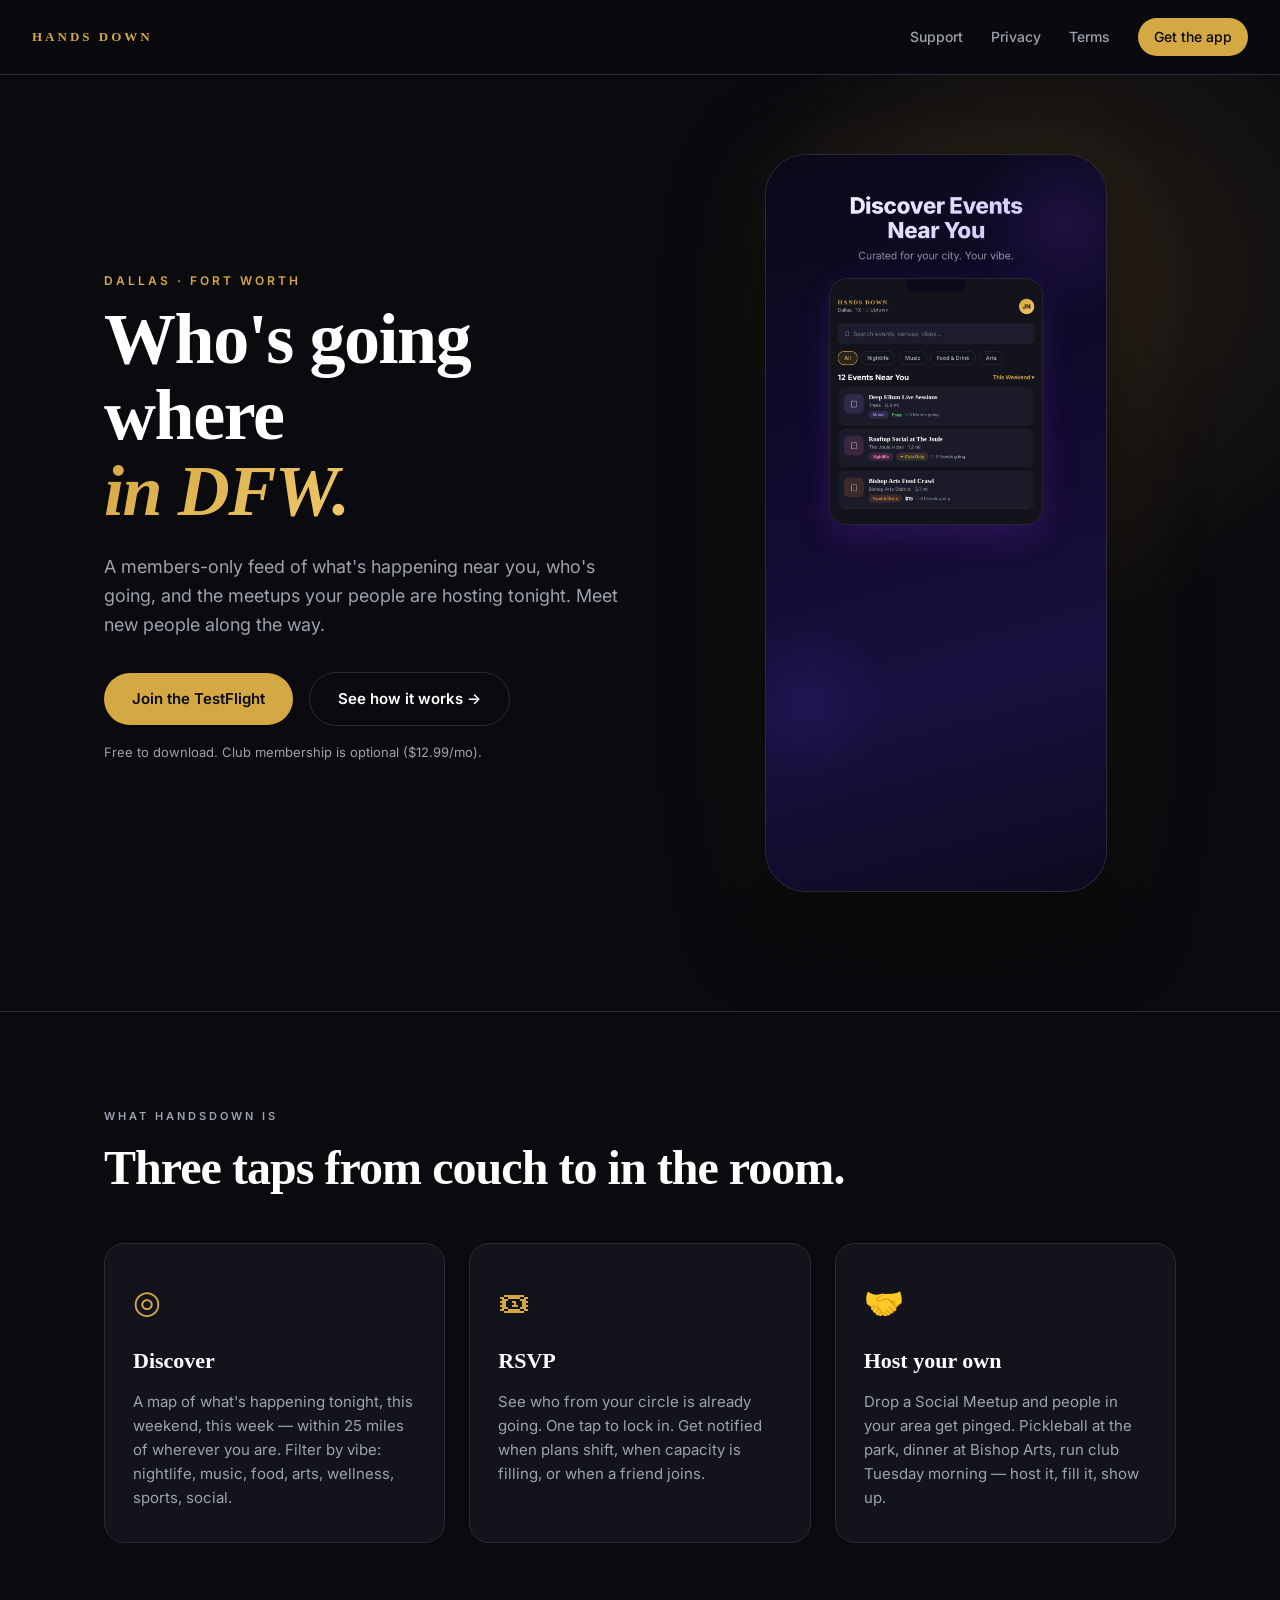
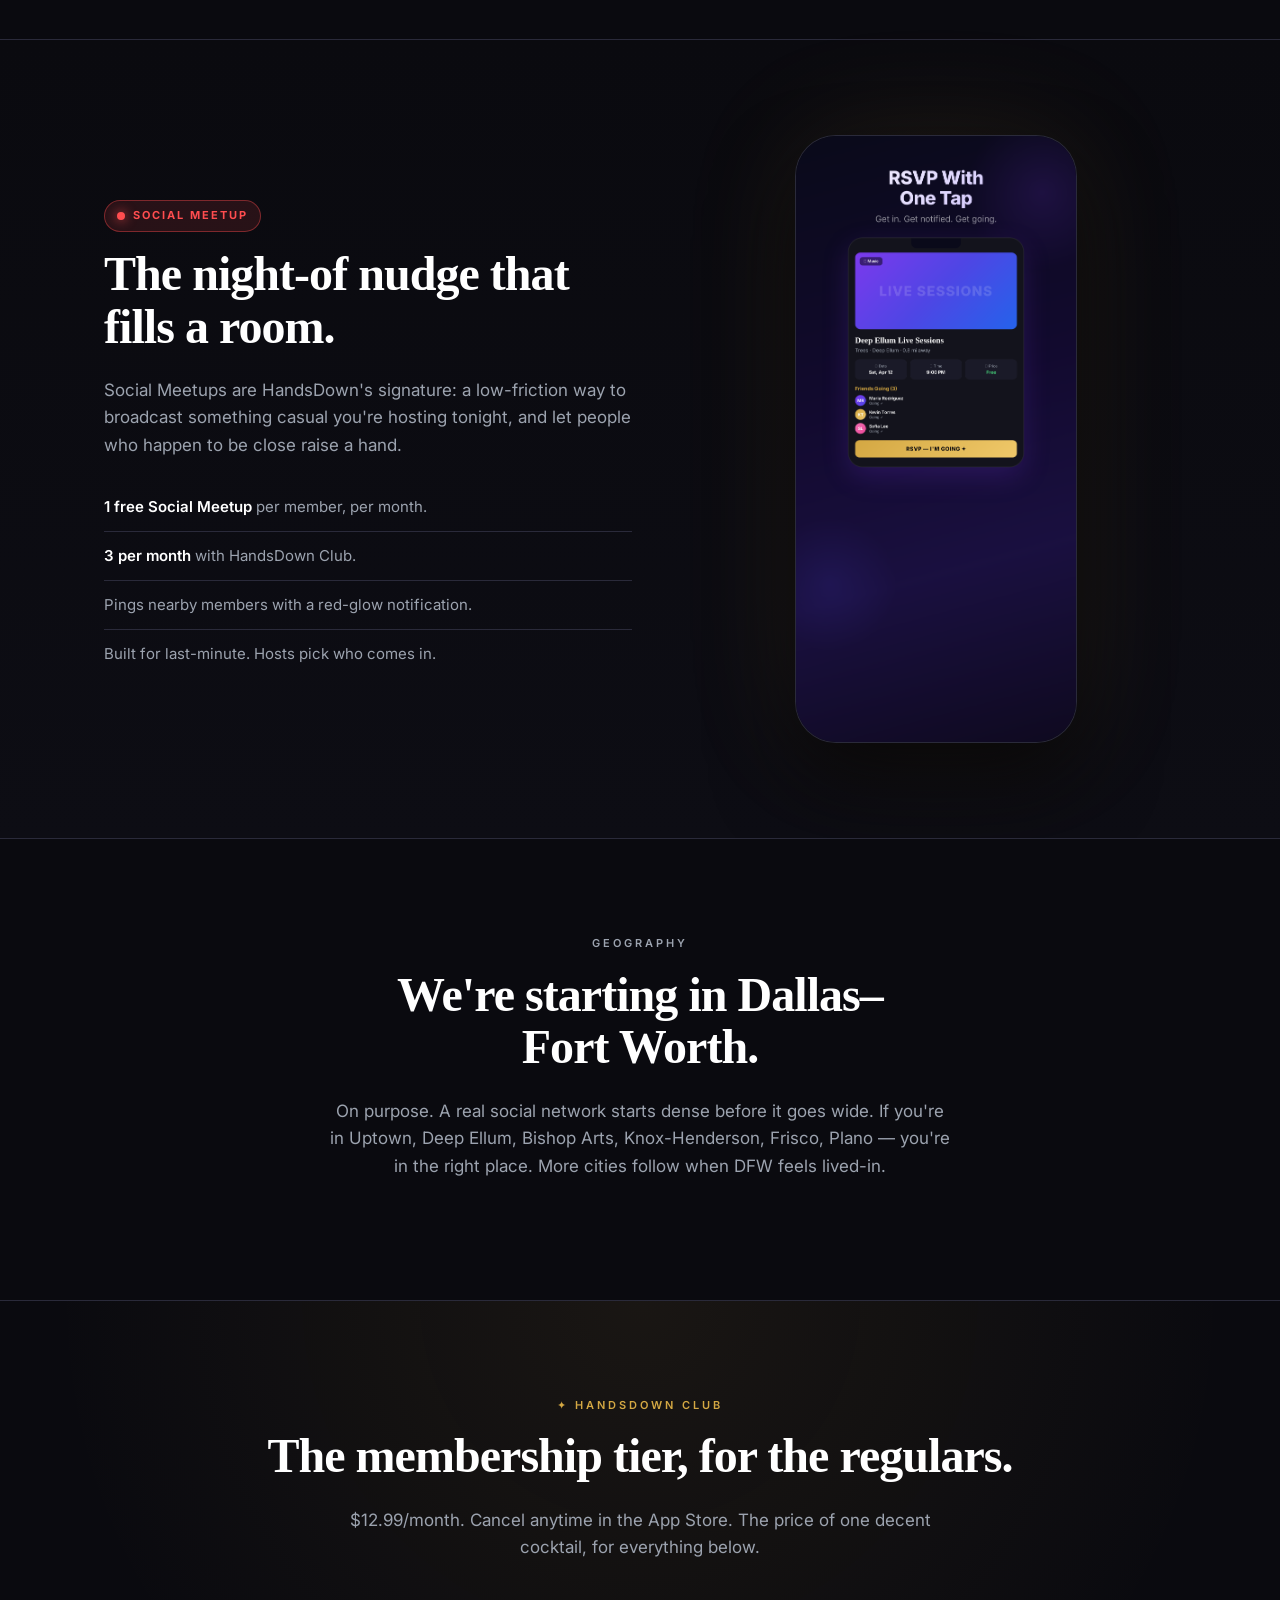
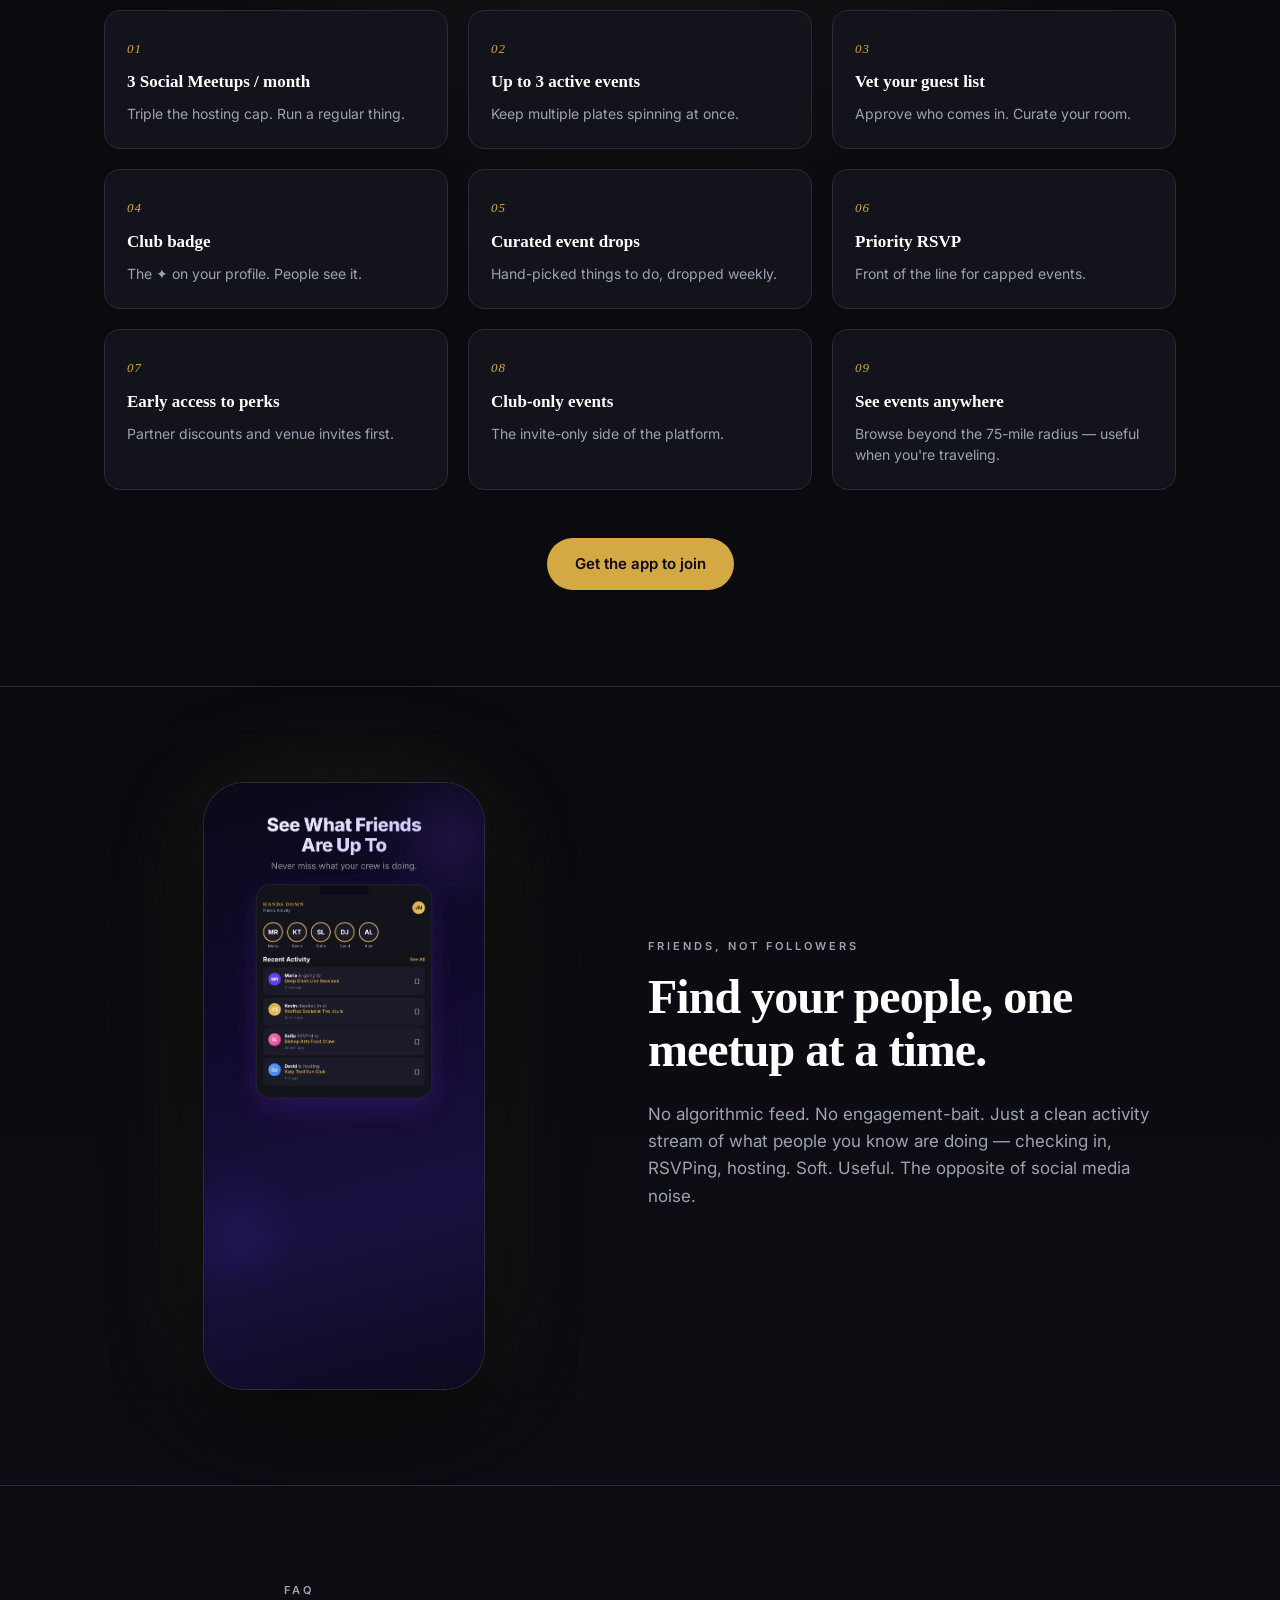
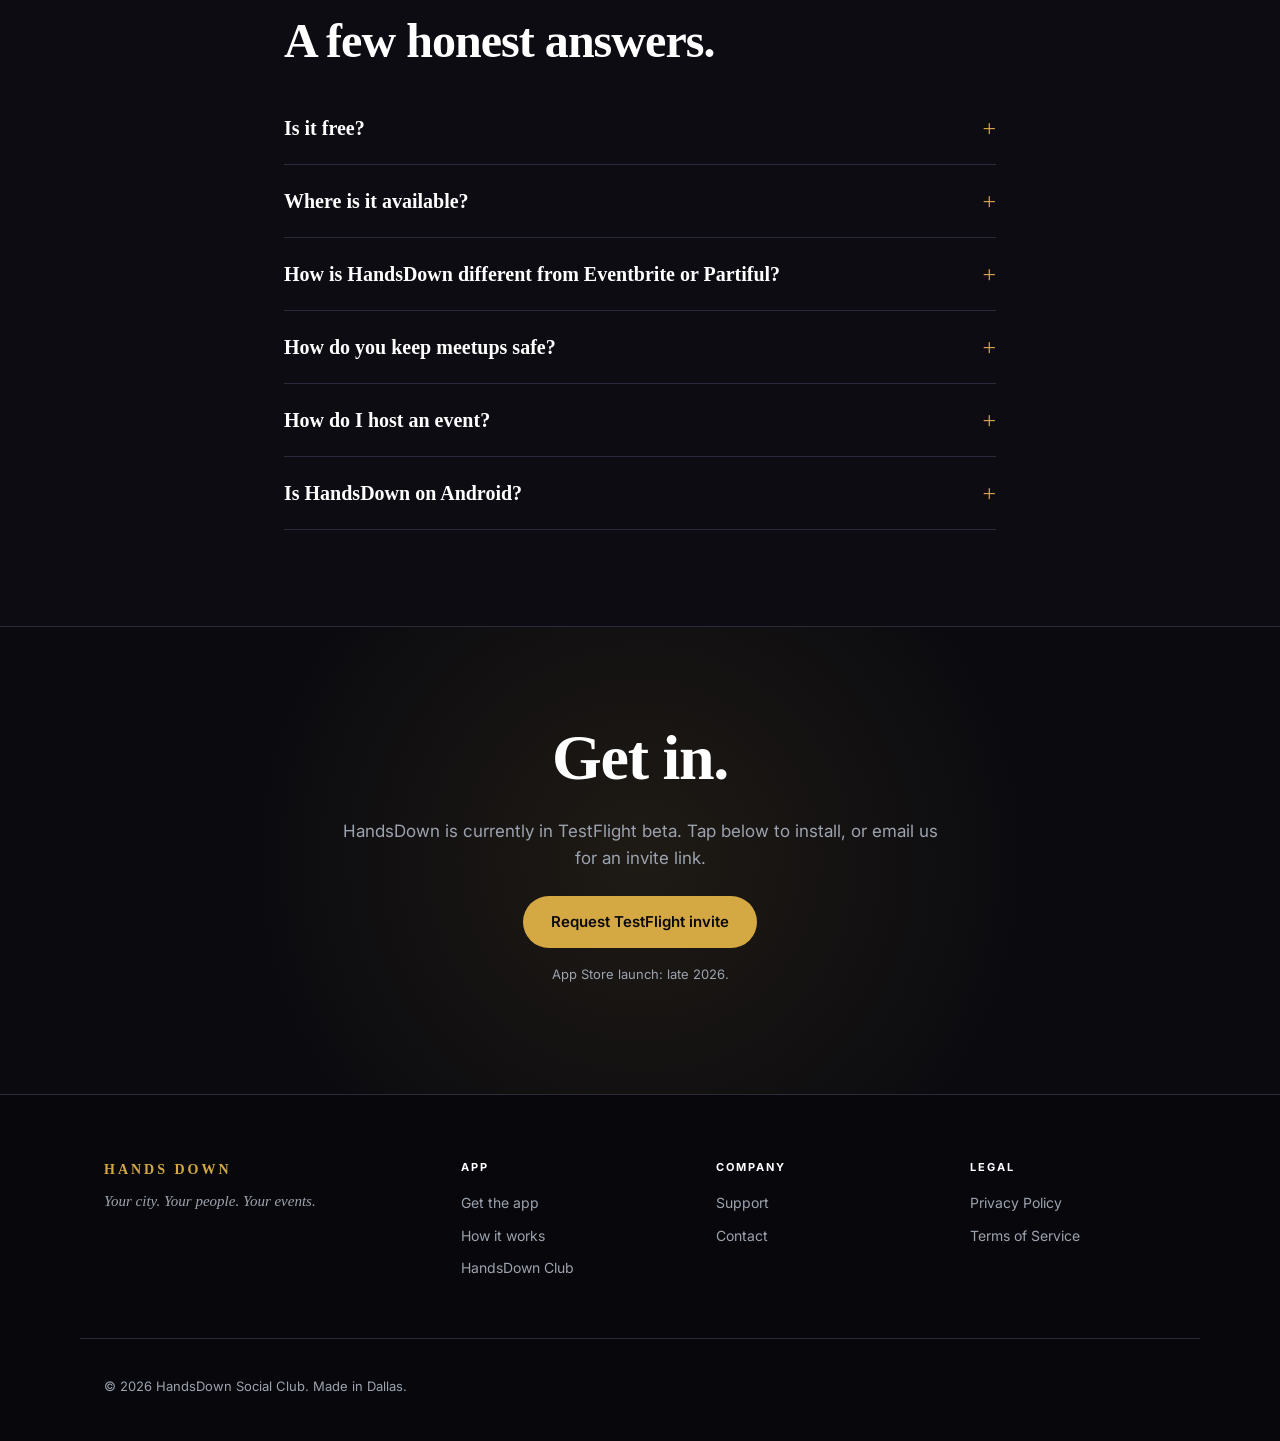
==== index.html @ 7f6a9f0b "Initial site for handsdownsocialclub.com - Landing page (hero, three pillars, Social Meetup highligh" ====
<!DOCTYPE html>
<html lang="en">
<head>
  <meta charset="UTF-8" />
  <meta name="viewport" content="width=device-width, initial-scale=1.0" />
  <title>HandsDown Social Club — Who's going where in DFW.</title>
  <meta name="description" content="HandsDown is a members-only event discovery app for Dallas–Fort Worth. See what's happening near you, who's going, and host your own social meetup." />

  <!-- Open Graph -->
  <meta property="og:title" content="HandsDown Social Club" />
  <meta property="og:description" content="Who's going where in DFW. Discover events, RSVP with friends, host your own meetup." />
  <meta property="og:type" content="website" />
  <meta property="og:url" content="https://handsdownsocialclub.com/" />
  <meta property="og:image" content="https://handsdownsocialclub.com/images/og.png" />
  <meta name="twitter:card" content="summary_large_image" />

  <link rel="icon" type="image/png" href="/images/app-icon.png" />
  <link rel="apple-touch-icon" href="/images/app-icon.png" />

  <link rel="preconnect" href="https://fonts.googleapis.com" />
  <link rel="preconnect" href="https://fonts.gstatic.com" crossorigin />
  <link href="https://fonts.googleapis.com/css2?family=Inter:wght@300;400;500;600;700&display=swap" rel="stylesheet" />

  <link rel="stylesheet" href="/assets/styles.css" />
</head>
<body>

  <!-- Top Nav -->
  <nav class="nav">
    <a href="/" class="brand">HANDS DOWN</a>
    <div class="nav-links">
      <a href="/support.html">Support</a>
      <a href="/privacy.html">Privacy</a>
      <a href="/terms.html">Terms</a>
      <a href="#download" class="nav-cta">Get the app</a>
    </div>
  </nav>

  <!-- Hero -->
  <header class="hero">
    <div class="hero-inner">
      <div class="hero-copy">
        <p class="eyebrow">Dallas · Fort Worth</p>
        <h1>Who's going where<br /><span class="gold-text">in DFW.</span></h1>
        <p class="lede">
          A members-only feed of what's happening near you, who's going, and the
          meetups your people are hosting tonight. Meet new people along the way.
        </p>
        <div class="cta-row">
          <a href="#download" class="btn btn-primary">Join the TestFlight</a>
          <a href="#what" class="btn btn-ghost">See how it works →</a>
        </div>
        <p class="hero-fineprint">Free to download. Club membership is optional ($12.99/mo).</p>
      </div>

      <div class="hero-visual">
        <div class="phone-wrap">
          <img src="/images/discover.png" alt="HandsDown app — Discover events near you" />
        </div>
      </div>
    </div>
    <div class="hero-glow" aria-hidden="true"></div>
  </header>

  <!-- What it does -->
  <section id="what" class="section">
    <div class="container">
      <p class="section-eyebrow">What HandsDown is</p>
      <h2 class="section-title">Three taps from couch to in&nbsp;the&nbsp;room.</h2>

      <div class="pillars">
        <div class="pillar">
          <div class="pillar-emoji">◎</div>
          <h3>Discover</h3>
          <p>A map of what's happening tonight, this weekend, this week — within 25 miles of wherever you are. Filter by vibe: nightlife, music, food, arts, wellness, sports, social.</p>
        </div>
        <div class="pillar">
          <div class="pillar-emoji">🎟</div>
          <h3>RSVP</h3>
          <p>See who from your circle is already going. One tap to lock in. Get notified when plans shift, when capacity is filling, or when a friend joins.</p>
        </div>
        <div class="pillar">
          <div class="pillar-emoji">🤝</div>
          <h3>Host your own</h3>
          <p>Drop a Social Meetup and people in your area get pinged. Pickleball at the park, dinner at Bishop Arts, run club Tuesday morning — host it, fill it, show up.</p>
        </div>
      </div>
    </div>
  </section>

  <!-- Social Meetup highlight -->
  <section class="section section-feature">
    <div class="container feature-grid">
      <div class="feature-copy">
        <span class="badge-red"><span class="dot"></span> SOCIAL MEETUP</span>
        <h2 class="section-title">The night-of nudge that fills a room.</h2>
        <p class="lede-muted">
          Social Meetups are HandsDown's signature: a low-friction way to broadcast
          something casual you're hosting tonight, and let people who happen to be
          close raise a hand.
        </p>
        <ul class="feature-list">
          <li><strong>1 free Social Meetup</strong> per member, per month.</li>
          <li><strong>3 per month</strong> with HandsDown Club.</li>
          <li>Pings nearby members with a red-glow notification.</li>
          <li>Built for last-minute. Hosts pick who comes in.</li>
        </ul>
      </div>
      <div class="feature-visual">
        <div class="phone-wrap phone-wrap-sm">
          <img src="/images/rsvp.png" alt="HandsDown app — RSVP with one tap" />
        </div>
      </div>
    </div>
  </section>

  <!-- DFW first -->
  <section class="section section-dfw">
    <div class="container narrow center">
      <p class="section-eyebrow">Geography</p>
      <h2 class="section-title">We're starting in Dallas–Fort&nbsp;Worth.</h2>
      <p class="lede-muted">
        On purpose. A real social network starts dense before it goes wide. If you're
        in Uptown, Deep Ellum, Bishop Arts, Knox-Henderson, Frisco, Plano — you're
        in the right place. More cities follow when DFW feels lived-in.
      </p>
    </div>
  </section>

  <!-- Club perks -->
  <section class="section section-club">
    <div class="container">
      <div class="club-header">
        <p class="section-eyebrow gold">✦ HandsDown Club</p>
        <h2 class="section-title">The membership tier, for the regulars.</h2>
        <p class="lede-muted">
          $12.99/month. Cancel anytime in the App Store. The price of one decent
          cocktail, for everything below.
        </p>
      </div>

      <div class="perks-grid">
        <div class="perk"><span class="perk-num">01</span><h4>3 Social Meetups / month</h4><p>Triple the hosting cap. Run a regular thing.</p></div>
        <div class="perk"><span class="perk-num">02</span><h4>Up to 3 active events</h4><p>Keep multiple plates spinning at once.</p></div>
        <div class="perk"><span class="perk-num">03</span><h4>Vet your guest list</h4><p>Approve who comes in. Curate your room.</p></div>
        <div class="perk"><span class="perk-num">04</span><h4>Club badge</h4><p>The ✦ on your profile. People see it.</p></div>
        <div class="perk"><span class="perk-num">05</span><h4>Curated event drops</h4><p>Hand-picked things to do, dropped weekly.</p></div>
        <div class="perk"><span class="perk-num">06</span><h4>Priority RSVP</h4><p>Front of the line for capped events.</p></div>
        <div class="perk"><span class="perk-num">07</span><h4>Early access to perks</h4><p>Partner discounts and venue invites first.</p></div>
        <div class="perk"><span class="perk-num">08</span><h4>Club-only events</h4><p>The invite-only side of the platform.</p></div>
        <div class="perk"><span class="perk-num">09</span><h4>See events anywhere</h4><p>Browse beyond the 75-mile radius — useful when you're traveling.</p></div>
      </div>

      <div class="club-cta">
        <a href="#download" class="btn btn-primary">Get the app to join</a>
      </div>
    </div>
  </section>

  <!-- Friend activity feature -->
  <section class="section section-feature reverse">
    <div class="container feature-grid">
      <div class="feature-visual">
        <div class="phone-wrap phone-wrap-sm">
          <img src="/images/friends.png" alt="HandsDown app — See what friends are up to" />
        </div>
      </div>
      <div class="feature-copy">
        <p class="section-eyebrow">Friends, not followers</p>
        <h2 class="section-title">Find your people, one meetup at a time.</h2>
        <p class="lede-muted">
          No algorithmic feed. No engagement-bait. Just a clean activity stream of
          what people you know are doing — checking in, RSVPing, hosting. Soft.
          Useful. The opposite of social media noise.
        </p>
      </div>
    </div>
  </section>

  <!-- FAQ -->
  <section class="section section-faq">
    <div class="container narrow">
      <p class="section-eyebrow">FAQ</p>
      <h2 class="section-title">A few honest answers.</h2>

      <details class="faq">
        <summary>Is it free?</summary>
        <p>Yes. Discovering events, RSVPing, and hosting one Social Meetup per month are all free. HandsDown Club ($12.99/month) unlocks more hosting, curated drops, and Club-only events. There's no ads-supported tier — we don't sell your data.</p>
      </details>

      <details class="faq">
        <summary>Where is it available?</summary>
        <p>Dallas–Fort Worth, today. The map and event feed are built around DFW venues and neighborhoods. We'll expand to Austin and Houston after DFW feels dense — likely 2027.</p>
      </details>

      <details class="faq">
        <summary>How is HandsDown different from Eventbrite or Partiful?</summary>
        <p>Eventbrite is a ticketing platform. Partiful is great for invitations you already have plans for. HandsDown is a discovery surface — it tells you what's happening near you that you didn't know about, and who you know is going. Hosting is built around small social moments, not big productions.</p>
      </details>

      <details class="faq">
        <summary>How do you keep meetups safe?</summary>
        <p>HandsDown is 17+ and requires a verified account. Hosts can review and approve attendees on capped events (Club perk). Every event has a report flag. We moderate reports manually within 24 hours and remove anything that violates our community rules.</p>
      </details>

      <details class="faq">
        <summary>How do I host an event?</summary>
        <p>Open the app, tap the "+" on the map or events tab, and fill out the basics: title, venue, time, vibe. You can drop a flyer image and HandsDown will read the details out of it for you. Publish, share the invite link, fill the room.</p>
      </details>

      <details class="faq">
        <summary>Is HandsDown on Android?</summary>
        <p>Not yet. We're iOS-only during the DFW beta. Android is on the roadmap for late 2026, after we prove the core loop on one platform.</p>
      </details>
    </div>
  </section>

  <!-- Download CTA -->
  <section id="download" class="section section-download">
    <div class="container center">
      <h2 class="section-title">Get in.</h2>
      <p class="lede-muted">
        HandsDown is currently in TestFlight beta. Tap below to install, or email us
        for an invite link.
      </p>
      <div class="cta-row centered">
        <a href="mailto:josenegrete0910@gmail.com?subject=HandsDown%20TestFlight%20invite" class="btn btn-primary">Request TestFlight invite</a>
      </div>
      <p class="hero-fineprint">App Store launch: late 2026.</p>
    </div>
  </section>

  <!-- Footer -->
  <footer class="footer">
    <div class="container footer-grid">
      <div>
        <div class="footer-brand">HANDS DOWN</div>
        <p class="footer-tagline">Your city. Your people. Your events.</p>
      </div>
      <div>
        <p class="footer-heading">App</p>
        <a href="#download">Get the app</a>
        <a href="#what">How it works</a>
        <a href="#download">HandsDown Club</a>
      </div>
      <div>
        <p class="footer-heading">Company</p>
        <a href="/support.html">Support</a>
        <a href="mailto:josenegrete0910@gmail.com">Contact</a>
      </div>
      <div>
        <p class="footer-heading">Legal</p>
        <a href="/privacy.html">Privacy Policy</a>
        <a href="/terms.html">Terms of Service</a>
      </div>
    </div>
    <div class="container footer-bottom">
      <p>© 2026 HandsDown Social Club. Made in Dallas.</p>
    </div>
  </footer>

</body>
</html>
---- assets/styles.css ----
/* ============================================================
   HandsDown Social Club — handsdownsocialclub.com
   Single stylesheet, plain CSS, no build step. Code for handoff.
   Brand palette mirrors the iOS app (see HandsDown CLAUDE.md).
   ============================================================ */

:root {
  --onyx:        #0A0A0F;
  --card-bg:     #13131C;
  --card-bg-2:   #1C1C2C;
  --border:      #2A2A3A;
  --gold:        #D4A843;
  --gold-light:  #F0C96A;
  --ivory:       #F5F0E8;
  --stone:       #9CA3AF;
  --white:       #FFFFFF;
  --red:         #FF4D4F;
  --serif:       Georgia, 'Times New Roman', serif;
  --sans:        'Inter', -apple-system, BlinkMacSystemFont, 'Segoe UI', system-ui, sans-serif;
}

* { box-sizing: border-box; }
html, body { margin: 0; padding: 0; }

body {
  background: var(--onyx);
  color: var(--white);
  font-family: var(--sans);
  font-size: 16px;
  line-height: 1.6;
  -webkit-font-smoothing: antialiased;
  -moz-osx-font-smoothing: grayscale;
  overflow-x: hidden;
}

a { color: var(--gold); text-decoration: none; transition: color 0.15s ease; }
a:hover { color: var(--gold-light); }

img { max-width: 100%; height: auto; display: block; }

/* ----------------------- Layout ----------------------- */
.container {
  max-width: 1120px;
  margin: 0 auto;
  padding: 0 24px;
}
.container.narrow { max-width: 760px; }
.container.center { text-align: center; }

.section {
  padding: 96px 0;
  border-top: 1px solid var(--border);
  position: relative;
}
@media (max-width: 720px) {
  .section { padding: 64px 0; }
}

/* ----------------------- Nav ----------------------- */
.nav {
  position: sticky;
  top: 0;
  z-index: 50;
  display: flex;
  justify-content: space-between;
  align-items: center;
  padding: 18px 32px;
  background: rgba(10, 10, 15, 0.85);
  backdrop-filter: blur(12px);
  -webkit-backdrop-filter: blur(12px);
  border-bottom: 1px solid var(--border);
}
.brand {
  font-family: var(--serif);
  color: var(--gold);
  letter-spacing: 3px;
  font-weight: 700;
  font-size: 13px;
}
.nav-links {
  display: flex;
  gap: 28px;
  align-items: center;
}
.nav-links a {
  color: var(--stone);
  font-size: 14px;
  font-weight: 500;
}
.nav-links a:hover { color: var(--white); }
.nav-cta {
  background: var(--gold) !important;
  color: var(--onyx) !important;
  padding: 8px 16px;
  border-radius: 999px;
  font-weight: 600;
}
.nav-cta:hover { background: var(--gold-light) !important; }
@media (max-width: 560px) {
  .nav { padding: 14px 16px; }
  .nav-links { gap: 14px; }
  .nav-links a:not(.nav-cta) { display: none; }
}

/* ----------------------- Hero ----------------------- */
.hero {
  position: relative;
  padding: 80px 0 120px;
  overflow: hidden;
}
.hero-inner {
  display: grid;
  grid-template-columns: 1.1fr 1fr;
  gap: 64px;
  align-items: center;
  max-width: 1120px;
  margin: 0 auto;
  padding: 0 24px;
  position: relative;
  z-index: 2;
}
@media (max-width: 880px) {
  .hero { padding: 56px 0 80px; }
  .hero-inner {
    grid-template-columns: 1fr;
    gap: 48px;
    text-align: center;
  }
}
.hero h1 {
  font-family: var(--serif);
  font-size: clamp(40px, 6vw, 72px);
  line-height: 1.05;
  letter-spacing: -0.02em;
  font-weight: 700;
  margin: 12px 0 24px;
  color: var(--white);
}
.gold-text {
  background: linear-gradient(135deg, var(--gold) 0%, var(--gold-light) 100%);
  -webkit-background-clip: text;
  background-clip: text;
  -webkit-text-fill-color: transparent;
  font-style: italic;
}
.eyebrow {
  font-size: 12px;
  font-weight: 600;
  letter-spacing: 3px;
  text-transform: uppercase;
  color: var(--gold);
  margin: 0;
}
.lede {
  font-size: 18px;
  color: var(--stone);
  max-width: 540px;
  margin: 0 0 32px;
  line-height: 1.6;
}
.hero-copy .lede { margin-left: 0; }
.hero-fineprint {
  font-size: 13px;
  color: var(--stone);
  margin-top: 16px;
}

/* Hero glow */
.hero-glow {
  position: absolute;
  top: -200px;
  right: -200px;
  width: 800px;
  height: 800px;
  background: radial-gradient(circle, rgba(212, 168, 67, 0.12) 0%, transparent 60%);
  pointer-events: none;
  z-index: 1;
}

/* Phone mockup */
.phone-wrap {
  position: relative;
  max-width: 340px;
  margin: 0 auto;
  border-radius: 40px;
  overflow: hidden;
  box-shadow:
    0 0 0 1px var(--border),
    0 40px 80px rgba(0, 0, 0, 0.6),
    0 0 120px rgba(212, 168, 67, 0.12);
  transition: transform 0.3s ease;
}
.phone-wrap-sm { max-width: 280px; }
.phone-wrap:hover { transform: translateY(-4px); }
.phone-wrap img { display: block; width: 100%; }

/* ----------------------- Buttons ----------------------- */
.cta-row {
  display: flex;
  gap: 16px;
  align-items: center;
  flex-wrap: wrap;
}
.cta-row.centered { justify-content: center; }
@media (max-width: 880px) {
  .cta-row { justify-content: center; }
}

.btn {
  display: inline-flex;
  align-items: center;
  justify-content: center;
  padding: 14px 28px;
  border-radius: 999px;
  font-size: 15px;
  font-weight: 600;
  font-family: var(--sans);
  transition: all 0.15s ease;
  cursor: pointer;
  border: none;
  white-space: nowrap;
}
.btn-primary {
  background: var(--gold);
  color: var(--onyx);
}
.btn-primary:hover {
  background: var(--gold-light);
  color: var(--onyx);
  transform: translateY(-1px);
  box-shadow: 0 8px 24px rgba(212, 168, 67, 0.3);
}
.btn-ghost {
  background: transparent;
  color: var(--white);
  border: 1px solid var(--border);
}
.btn-ghost:hover {
  background: var(--card-bg);
  color: var(--gold);
  border-color: var(--gold);
}

/* ----------------------- Section primitives ----------------------- */
.section-eyebrow {
  font-size: 11px;
  font-weight: 600;
  letter-spacing: 3px;
  text-transform: uppercase;
  color: var(--stone);
  margin: 0 0 16px;
}
.section-eyebrow.gold { color: var(--gold); }
.section-title {
  font-family: var(--serif);
  font-size: clamp(32px, 4vw, 48px);
  line-height: 1.1;
  letter-spacing: -0.02em;
  font-weight: 700;
  margin: 0 0 24px;
  color: var(--white);
}
.lede-muted {
  font-size: 17px;
  color: var(--stone);
  line-height: 1.6;
  max-width: 620px;
  margin: 0 0 24px;
}
.center .lede-muted { margin-left: auto; margin-right: auto; }

/* ----------------------- Three pillars ----------------------- */
.pillars {
  display: grid;
  grid-template-columns: repeat(3, 1fr);
  gap: 24px;
  margin-top: 48px;
}
@media (max-width: 880px) {
  .pillars { grid-template-columns: 1fr; }
}
.pillar {
  background: var(--card-bg);
  border: 1px solid var(--border);
  border-radius: 20px;
  padding: 32px 28px;
  transition: border-color 0.2s ease, transform 0.2s ease;
}
.pillar:hover {
  border-color: rgba(212, 168, 67, 0.5);
  transform: translateY(-2px);
}
.pillar-emoji {
  font-size: 32px;
  margin-bottom: 16px;
  color: var(--gold);
}
.pillar h3 {
  font-family: var(--serif);
  font-size: 22px;
  font-weight: 700;
  margin: 0 0 12px;
  color: var(--white);
}
.pillar p {
  color: var(--stone);
  font-size: 15px;
  line-height: 1.6;
  margin: 0;
}

/* ----------------------- Feature sections ----------------------- */
.section-feature {
  background: linear-gradient(180deg, var(--onyx) 0%, #0d0d14 100%);
}
.feature-grid {
  display: grid;
  grid-template-columns: 1.1fr 1fr;
  gap: 64px;
  align-items: center;
}
.section-feature.reverse .feature-grid {
  grid-template-columns: 1fr 1.1fr;
}
@media (max-width: 880px) {
  .feature-grid,
  .section-feature.reverse .feature-grid {
    grid-template-columns: 1fr;
    gap: 48px;
    text-align: center;
  }
}
.feature-copy .lede-muted { margin: 0 0 24px; }
@media (max-width: 880px) {
  .feature-copy .lede-muted { margin-left: auto; margin-right: auto; }
}

.feature-list {
  list-style: none;
  padding: 0;
  margin: 24px 0 0;
}
.feature-list li {
  padding: 12px 0;
  border-top: 1px solid var(--border);
  color: var(--stone);
  font-size: 15px;
}
.feature-list li:first-child { border-top: none; }
.feature-list strong { color: var(--white); font-weight: 600; }

.badge-red {
  display: inline-flex;
  align-items: center;
  gap: 8px;
  padding: 6px 12px;
  background: rgba(255, 77, 79, 0.12);
  border: 1px solid rgba(255, 77, 79, 0.4);
  border-radius: 999px;
  color: var(--red);
  font-size: 11px;
  font-weight: 700;
  letter-spacing: 2px;
  margin-bottom: 16px;
}
.badge-red .dot {
  width: 8px;
  height: 8px;
  background: var(--red);
  border-radius: 50%;
  box-shadow: 0 0 12px var(--red);
  animation: pulse 2s infinite;
}
@keyframes pulse {
  0%, 100% { opacity: 1; transform: scale(1); }
  50% { opacity: 0.5; transform: scale(1.2); }
}

/* ----------------------- DFW section ----------------------- */
.section-dfw {
  background: var(--onyx);
}

/* ----------------------- Club section ----------------------- */
.section-club {
  background:
    radial-gradient(circle at 50% 0%, rgba(212, 168, 67, 0.08) 0%, transparent 50%),
    var(--onyx);
}
.club-header {
  text-align: center;
  margin-bottom: 48px;
}
.club-header .lede-muted { margin-left: auto; margin-right: auto; }

.perks-grid {
  display: grid;
  grid-template-columns: repeat(3, 1fr);
  gap: 20px;
}
@media (max-width: 880px) {
  .perks-grid { grid-template-columns: 1fr 1fr; }
}
@media (max-width: 560px) {
  .perks-grid { grid-template-columns: 1fr; }
}

.perk {
  background: var(--card-bg);
  border: 1px solid var(--border);
  border-radius: 16px;
  padding: 24px 22px;
  transition: all 0.2s ease;
  position: relative;
}
.perk:hover {
  border-color: rgba(212, 168, 67, 0.5);
  background: var(--card-bg-2);
}
.perk-num {
  font-family: var(--serif);
  font-style: italic;
  color: var(--gold);
  font-size: 13px;
  letter-spacing: 1px;
}
.perk h4 {
  font-family: var(--serif);
  font-size: 17px;
  font-weight: 700;
  margin: 8px 0 8px;
  color: var(--white);
}
.perk p {
  font-size: 14px;
  color: var(--stone);
  margin: 0;
  line-height: 1.5;
}

.club-cta {
  text-align: center;
  margin-top: 48px;
}

/* ----------------------- FAQ ----------------------- */
.section-faq {
  background: #0c0c12;
}
.faq {
  border-bottom: 1px solid var(--border);
  padding: 20px 0;
}
.faq summary {
  font-family: var(--serif);
  font-size: 20px;
  font-weight: 700;
  color: var(--white);
  cursor: pointer;
  list-style: none;
  position: relative;
  padding-right: 32px;
}
.faq summary::-webkit-details-marker { display: none; }
.faq summary::after {
  content: '+';
  position: absolute;
  right: 0;
  top: 50%;
  transform: translateY(-50%);
  color: var(--gold);
  font-size: 24px;
  font-weight: 300;
  transition: transform 0.2s ease;
}
.faq[open] summary::after { transform: translateY(-50%) rotate(45deg); }
.faq p {
  color: var(--stone);
  margin: 12px 0 0;
  font-size: 16px;
  line-height: 1.6;
  max-width: 680px;
}

/* ----------------------- Download CTA ----------------------- */
.section-download {
  background:
    radial-gradient(circle at 50% 50%, rgba(212, 168, 67, 0.1) 0%, transparent 60%),
    var(--onyx);
  text-align: center;
}
.section-download .section-title {
  font-size: clamp(40px, 5vw, 64px);
}

/* ----------------------- Footer ----------------------- */
.footer {
  background: #08080c;
  border-top: 1px solid var(--border);
  padding: 64px 0 32px;
}
.footer-grid {
  display: grid;
  grid-template-columns: 1.5fr 1fr 1fr 1fr;
  gap: 48px;
  margin-bottom: 48px;
}
@media (max-width: 720px) {
  .footer-grid { grid-template-columns: 1fr 1fr; gap: 32px; }
}
.footer-brand {
  font-family: var(--serif);
  color: var(--gold);
  letter-spacing: 3px;
  font-weight: 700;
  font-size: 14px;
  margin-bottom: 8px;
}
.footer-tagline {
  font-family: var(--serif);
  font-style: italic;
  color: var(--stone);
  font-size: 15px;
  margin: 0;
}
.footer-heading {
  font-size: 11px;
  font-weight: 700;
  letter-spacing: 2px;
  text-transform: uppercase;
  color: var(--white);
  margin: 0 0 16px;
}
.footer-grid a {
  display: block;
  color: var(--stone);
  font-size: 14px;
  margin-bottom: 10px;
}
.footer-grid a:hover { color: var(--gold); }
.footer-bottom {
  padding-top: 24px;
  border-top: 1px solid var(--border);
  color: var(--stone);
  font-size: 13px;
}

/* ----------------------- Legal page styles ----------------------- */
.legal-page {
  max-width: 760px;
  margin: 0 auto;
  padding: 80px 24px 120px;
}
.legal-page h1 {
  font-family: var(--serif);
  font-size: 40px;
  margin: 0 0 8px;
  color: var(--white);
}
.legal-page .updated {
  color: var(--stone);
  font-size: 14px;
  margin-bottom: 40px;
}
.legal-page h2 {
  font-family: var(--serif);
  font-size: 24px;
  margin: 40px 0 12px;
  color: var(--white);
}
.legal-page h3 {
  font-family: var(--serif);
  font-size: 18px;
  margin: 24px 0 8px;
  color: var(--white);
}
.legal-page p, .legal-page li {
  color: var(--stone);
  line-height: 1.7;
  font-size: 16px;
}
.legal-page ul, .legal-page ol { padding-left: 22px; }
.legal-page li { margin-bottom: 8px; }
.legal-page strong { color: var(--white); font-weight: 600; }
.legal-page a { color: var(--gold); text-decoration: underline; text-decoration-color: rgba(212, 168, 67, 0.4); }
.legal-page a:hover { text-decoration-color: var(--gold); }
.legal-back {
  display: inline-block;
  margin-bottom: 32px;
  color: var(--stone);
  font-size: 14px;
}
.legal-back:hover { color: var(--gold); }
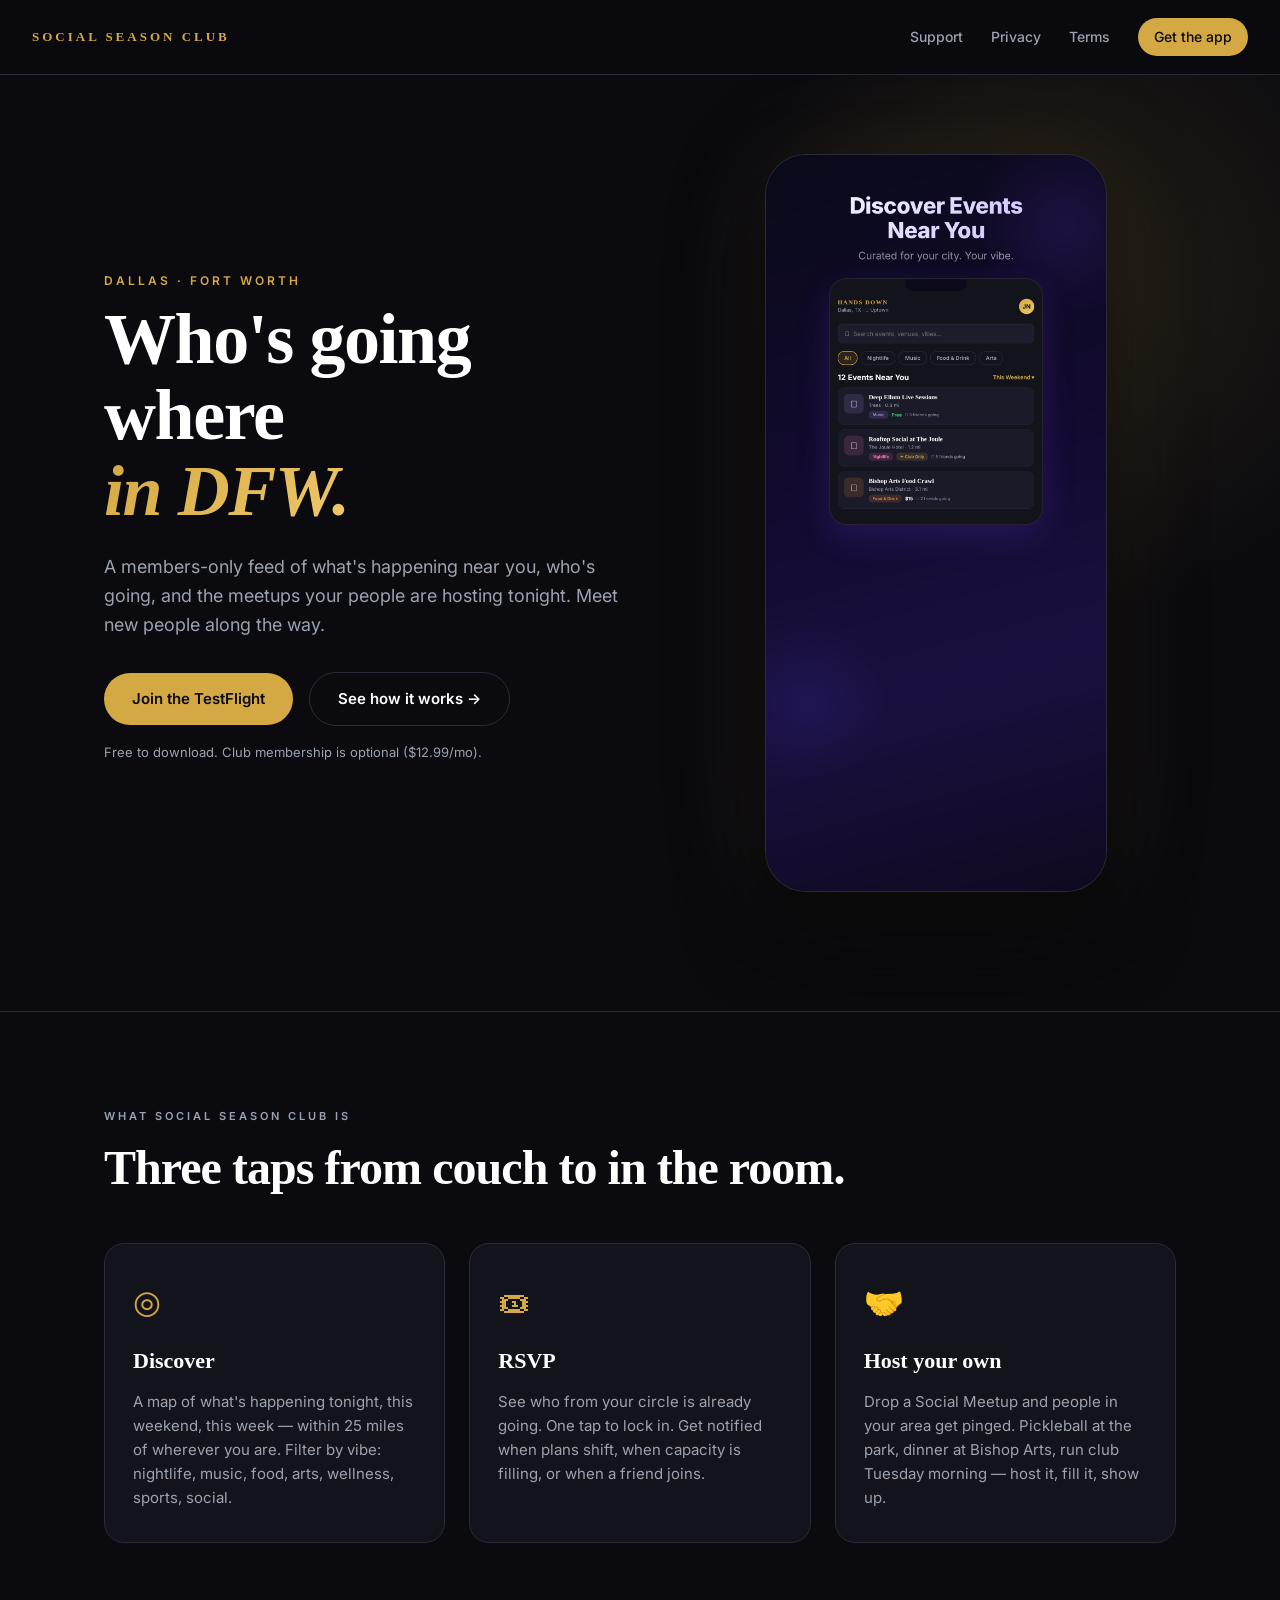
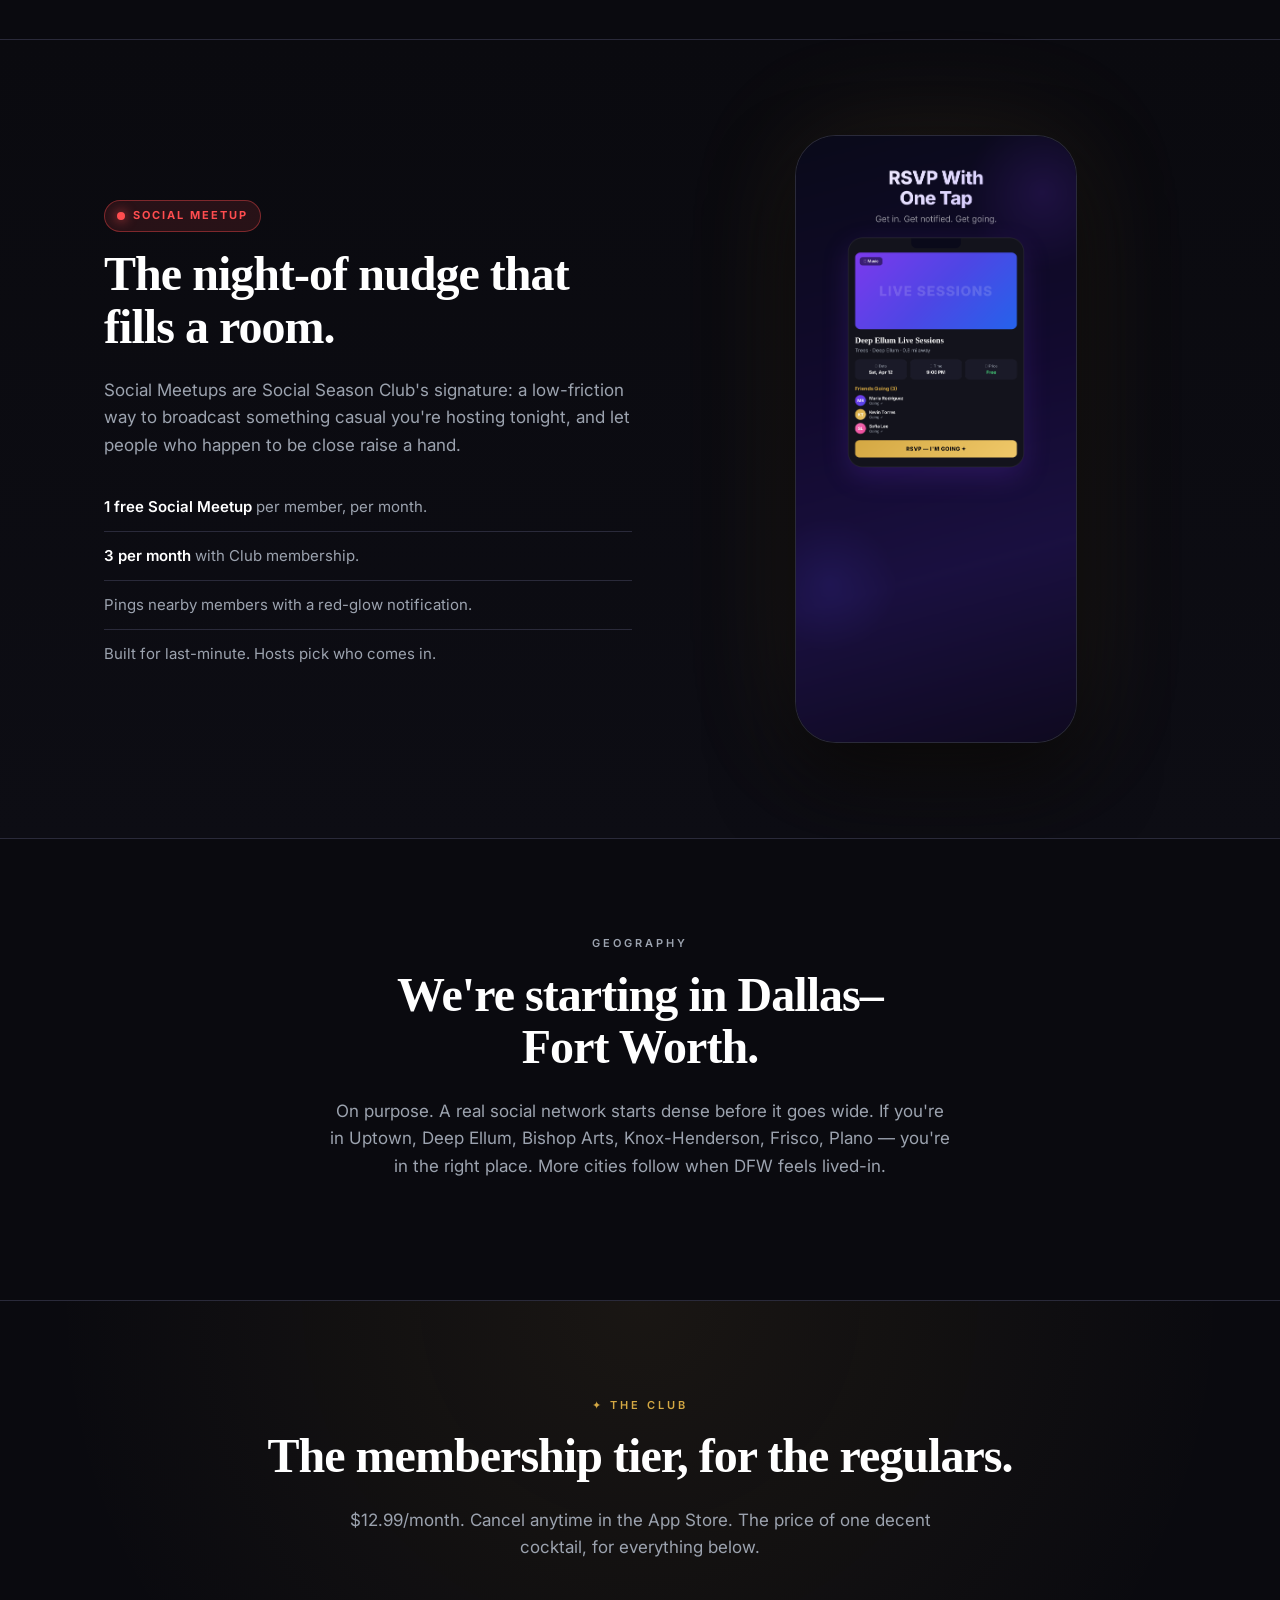
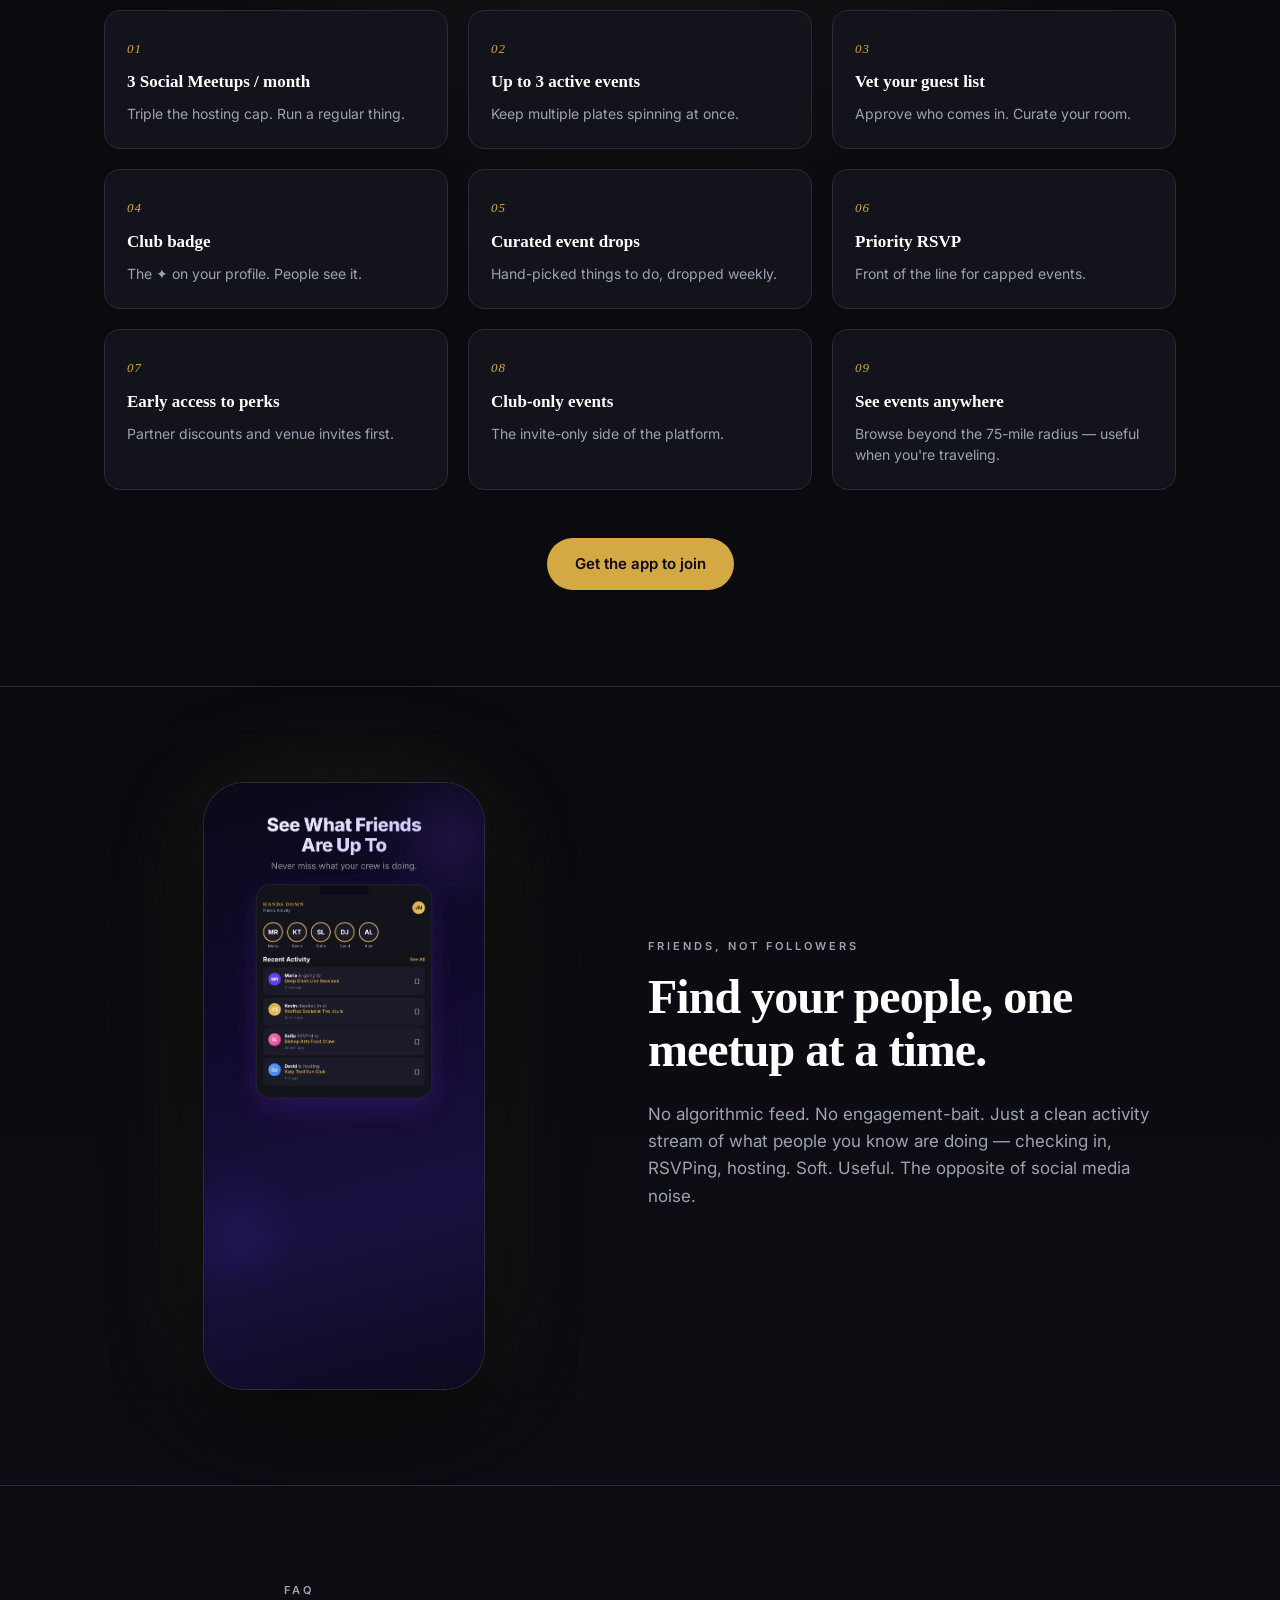
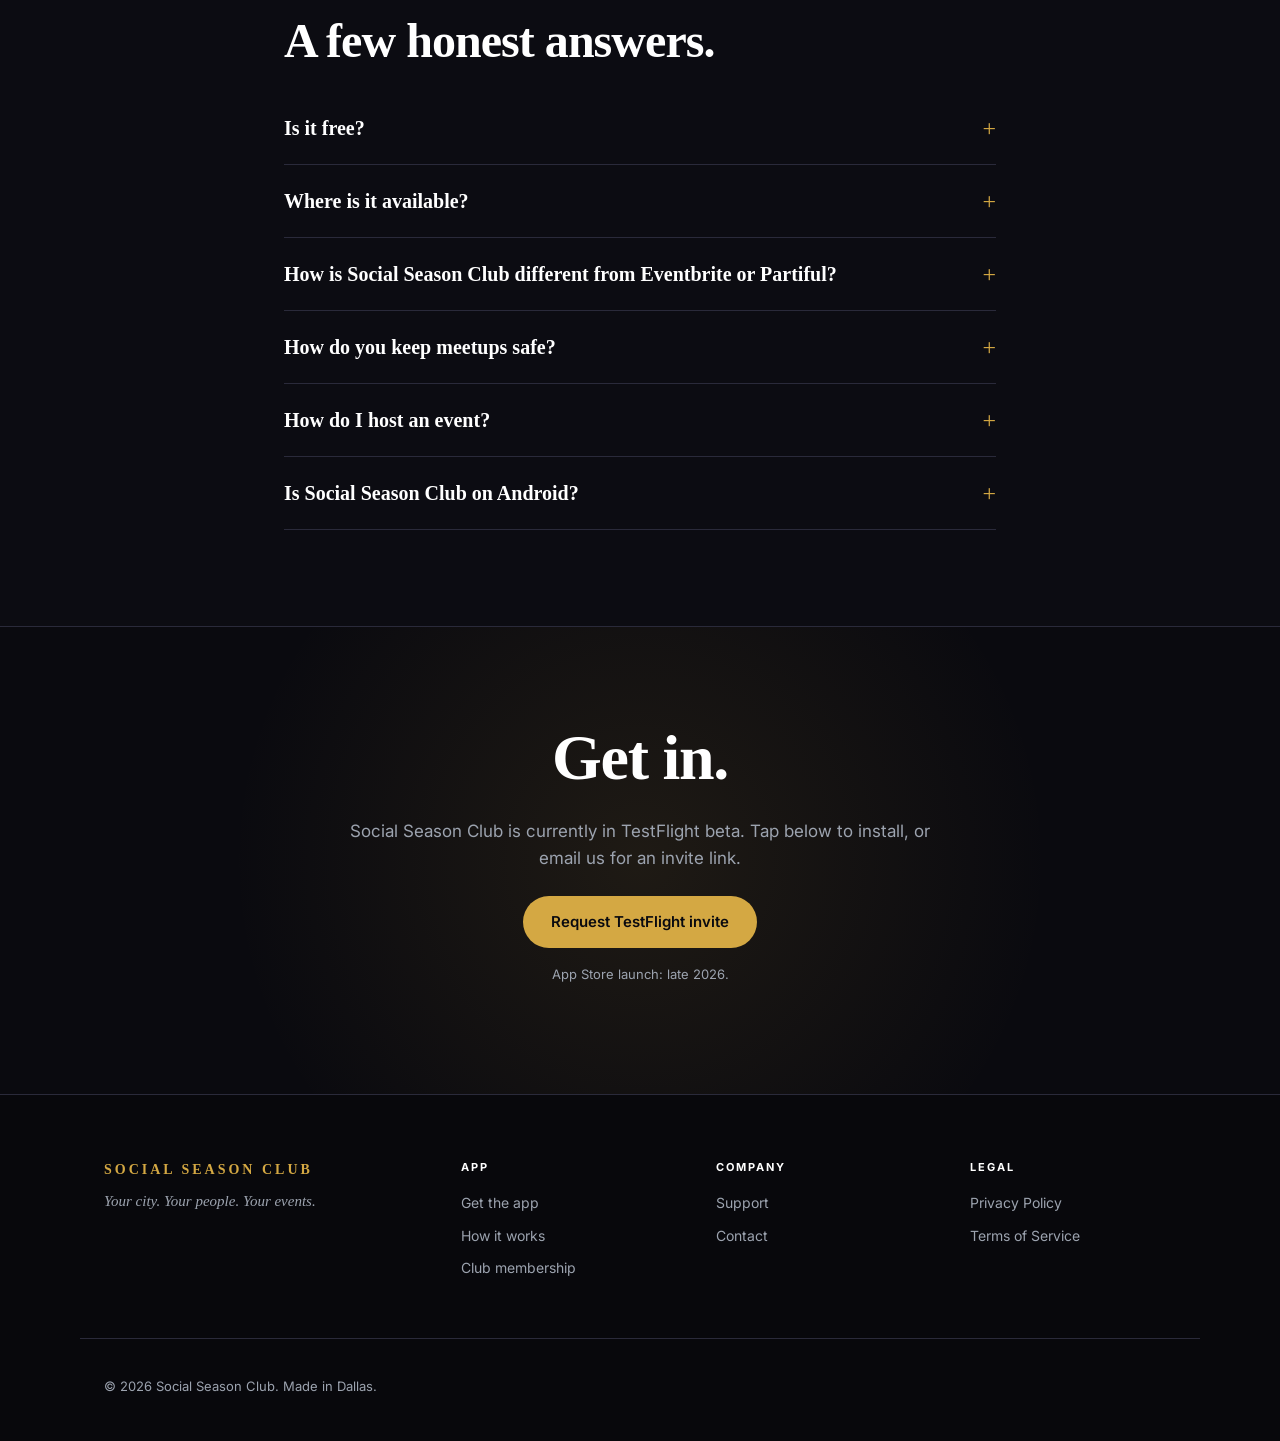
==== commit ccdb93ae: "chore(brand): rebrand site from HandsDown to Social Season Club - All page copy, titles, meta, nav/f" ====
--- a/index.html
+++ b/index.html
@@ -3,16 +3,15 @@
 <head>
   <meta charset="UTF-8" />
   <meta name="viewport" content="width=device-width, initial-scale=1.0" />
-  <title>HandsDown Social Club — Who's going where in DFW.</title>
-  <meta name="description" content="HandsDown is a members-only event discovery app for Dallas–Fort Worth. See what's happening near you, who's going, and host your own social meetup." />
+  <title>Social Season Club — Who's going where in DFW.</title>
+  <meta name="description" content="Social Season Club is a members-only event discovery app for Dallas–Fort Worth. See what's happening near you, who's going, and host your own social meetup." />
 
   <!-- Open Graph -->
-  <meta property="og:title" content="HandsDown Social Club" />
+  <meta property="og:title" content="Social Season Club" />
   <meta property="og:description" content="Who's going where in DFW. Discover events, RSVP with friends, host your own meetup." />
   <meta property="og:type" content="website" />
-  <meta property="og:url" content="https://handsdownsocialclub.com/" />
-  <meta property="og:image" content="https://handsdownsocialclub.com/images/og.png" />
-  <meta name="twitter:card" content="summary_large_image" />
+  <meta property="og:url" content="https://socialseasonclub.com/" />
+  <meta name="twitter:card" content="summary" />
 
   <link rel="icon" type="image/png" href="/images/app-icon.png" />
   <link rel="apple-touch-icon" href="/images/app-icon.png" />
@@ -27,7 +26,7 @@
 
   <!-- Top Nav -->
   <nav class="nav">
-    <a href="/" class="brand">HANDS DOWN</a>
+    <a href="/" class="brand">SOCIAL SEASON CLUB</a>
     <div class="nav-links">
       <a href="/support.html">Support</a>
       <a href="/privacy.html">Privacy</a>
@@ -55,7 +54,7 @@
 
       <div class="hero-visual">
         <div class="phone-wrap">
-          <img src="/images/discover.png" alt="HandsDown app — Discover events near you" />
+          <img src="/images/discover.png" alt="Social Season Club app — Discover events near you" />
         </div>
       </div>
     </div>
@@ -65,7 +64,7 @@
   <!-- What it does -->
   <section id="what" class="section">
     <div class="container">
-      <p class="section-eyebrow">What HandsDown is</p>
+      <p class="section-eyebrow">What Social Season Club is</p>
       <h2 class="section-title">Three taps from couch to in&nbsp;the&nbsp;room.</h2>
 
       <div class="pillars">
@@ -95,20 +94,20 @@
         <span class="badge-red"><span class="dot"></span> SOCIAL MEETUP</span>
         <h2 class="section-title">The night-of nudge that fills a room.</h2>
         <p class="lede-muted">
-          Social Meetups are HandsDown's signature: a low-friction way to broadcast
+          Social Meetups are Social Season Club's signature: a low-friction way to broadcast
           something casual you're hosting tonight, and let people who happen to be
           close raise a hand.
         </p>
         <ul class="feature-list">
           <li><strong>1 free Social Meetup</strong> per member, per month.</li>
-          <li><strong>3 per month</strong> with HandsDown Club.</li>
+          <li><strong>3 per month</strong> with Club membership.</li>
           <li>Pings nearby members with a red-glow notification.</li>
           <li>Built for last-minute. Hosts pick who comes in.</li>
         </ul>
       </div>
       <div class="feature-visual">
         <div class="phone-wrap phone-wrap-sm">
-          <img src="/images/rsvp.png" alt="HandsDown app — RSVP with one tap" />
+          <img src="/images/rsvp.png" alt="Social Season Club app — RSVP with one tap" />
         </div>
       </div>
     </div>
@@ -131,7 +130,7 @@
   <section class="section section-club">
     <div class="container">
       <div class="club-header">
-        <p class="section-eyebrow gold">✦ HandsDown Club</p>
+        <p class="section-eyebrow gold">✦ The Club</p>
         <h2 class="section-title">The membership tier, for the regulars.</h2>
         <p class="lede-muted">
           $12.99/month. Cancel anytime in the App Store. The price of one decent
@@ -162,7 +161,7 @@
     <div class="container feature-grid">
       <div class="feature-visual">
         <div class="phone-wrap phone-wrap-sm">
-          <img src="/images/friends.png" alt="HandsDown app — See what friends are up to" />
+          <img src="/images/friends.png" alt="Social Season Club app — See what friends are up to" />
         </div>
       </div>
       <div class="feature-copy">
@@ -185,7 +184,7 @@
 
       <details class="faq">
         <summary>Is it free?</summary>
-        <p>Yes. Discovering events, RSVPing, and hosting one Social Meetup per month are all free. HandsDown Club ($12.99/month) unlocks more hosting, curated drops, and Club-only events. There's no ads-supported tier — we don't sell your data.</p>
+        <p>Yes. Discovering events, RSVPing, and hosting one Social Meetup per month are all free. Club membership ($12.99/month) unlocks more hosting, curated drops, and Club-only events. There's no ads-supported tier — we don't sell your data.</p>
       </details>
 
       <details class="faq">
@@ -194,22 +193,22 @@
       </details>
 
       <details class="faq">
-        <summary>How is HandsDown different from Eventbrite or Partiful?</summary>
-        <p>Eventbrite is a ticketing platform. Partiful is great for invitations you already have plans for. HandsDown is a discovery surface — it tells you what's happening near you that you didn't know about, and who you know is going. Hosting is built around small social moments, not big productions.</p>
+        <summary>How is Social Season Club different from Eventbrite or Partiful?</summary>
+        <p>Eventbrite is a ticketing platform. Partiful is great for invitations you already have plans for. Social Season Club is a discovery surface — it tells you what's happening near you that you didn't know about, and who you know is going. Hosting is built around small social moments, not big productions.</p>
       </details>
 
       <details class="faq">
         <summary>How do you keep meetups safe?</summary>
-        <p>HandsDown is 17+ and requires a verified account. Hosts can review and approve attendees on capped events (Club perk). Every event has a report flag. We moderate reports manually within 24 hours and remove anything that violates our community rules.</p>
+        <p>Social Season Club is 17+ and requires a verified account. Hosts can review and approve attendees on capped events (Club perk). Every event has a report flag. We moderate reports manually within 24 hours and remove anything that violates our community rules.</p>
       </details>
 
       <details class="faq">
         <summary>How do I host an event?</summary>
-        <p>Open the app, tap the "+" on the map or events tab, and fill out the basics: title, venue, time, vibe. You can drop a flyer image and HandsDown will read the details out of it for you. Publish, share the invite link, fill the room.</p>
-      </details>
-
-      <details class="faq">
-        <summary>Is HandsDown on Android?</summary>
+        <p>Open the app, tap the "+" on the map or events tab, and fill out the basics: title, venue, time, vibe. You can drop a flyer image and Social Season Club will read the details out of it for you. Publish, share the invite link, fill the room.</p>
+      </details>
+
+      <details class="faq">
+        <summary>Is Social Season Club on Android?</summary>
         <p>Not yet. We're iOS-only during the DFW beta. Android is on the roadmap for late 2026, after we prove the core loop on one platform.</p>
       </details>
     </div>
@@ -220,11 +219,11 @@
     <div class="container center">
       <h2 class="section-title">Get in.</h2>
       <p class="lede-muted">
-        HandsDown is currently in TestFlight beta. Tap below to install, or email us
+        Social Season Club is currently in TestFlight beta. Tap below to install, or email us
         for an invite link.
       </p>
       <div class="cta-row centered">
-        <a href="mailto:josenegrete0910@gmail.com?subject=HandsDown%20TestFlight%20invite" class="btn btn-primary">Request TestFlight invite</a>
+        <a href="mailto:josenegrete0910@gmail.com?subject=Social%20Season%20Club%20TestFlight%20invite" class="btn btn-primary">Request TestFlight invite</a>
       </div>
       <p class="hero-fineprint">App Store launch: late 2026.</p>
     </div>
@@ -234,14 +233,14 @@
   <footer class="footer">
     <div class="container footer-grid">
       <div>
-        <div class="footer-brand">HANDS DOWN</div>
+        <div class="footer-brand">SOCIAL SEASON CLUB</div>
         <p class="footer-tagline">Your city. Your people. Your events.</p>
       </div>
       <div>
         <p class="footer-heading">App</p>
         <a href="#download">Get the app</a>
         <a href="#what">How it works</a>
-        <a href="#download">HandsDown Club</a>
+        <a href="#download">Club membership</a>
       </div>
       <div>
         <p class="footer-heading">Company</p>
@@ -255,7 +254,7 @@
       </div>
     </div>
     <div class="container footer-bottom">
-      <p>© 2026 HandsDown Social Club. Made in Dallas.</p>
+      <p>© 2026 Social Season Club. Made in Dallas.</p>
     </div>
   </footer>
 
--- a/assets/styles.css
+++ b/assets/styles.css
@@ -1,7 +1,7 @@
 /* ============================================================
-   HandsDown Social Club — handsdownsocialclub.com
+   Social Season Club — socialseasonclub.com
    Single stylesheet, plain CSS, no build step. Code for handoff.
-   Brand palette mirrors the iOS app (see HandsDown CLAUDE.md).
+   Brand palette mirrors the iOS app (see Social Season Club CLAUDE.md).
    ============================================================ */
 
 :root {
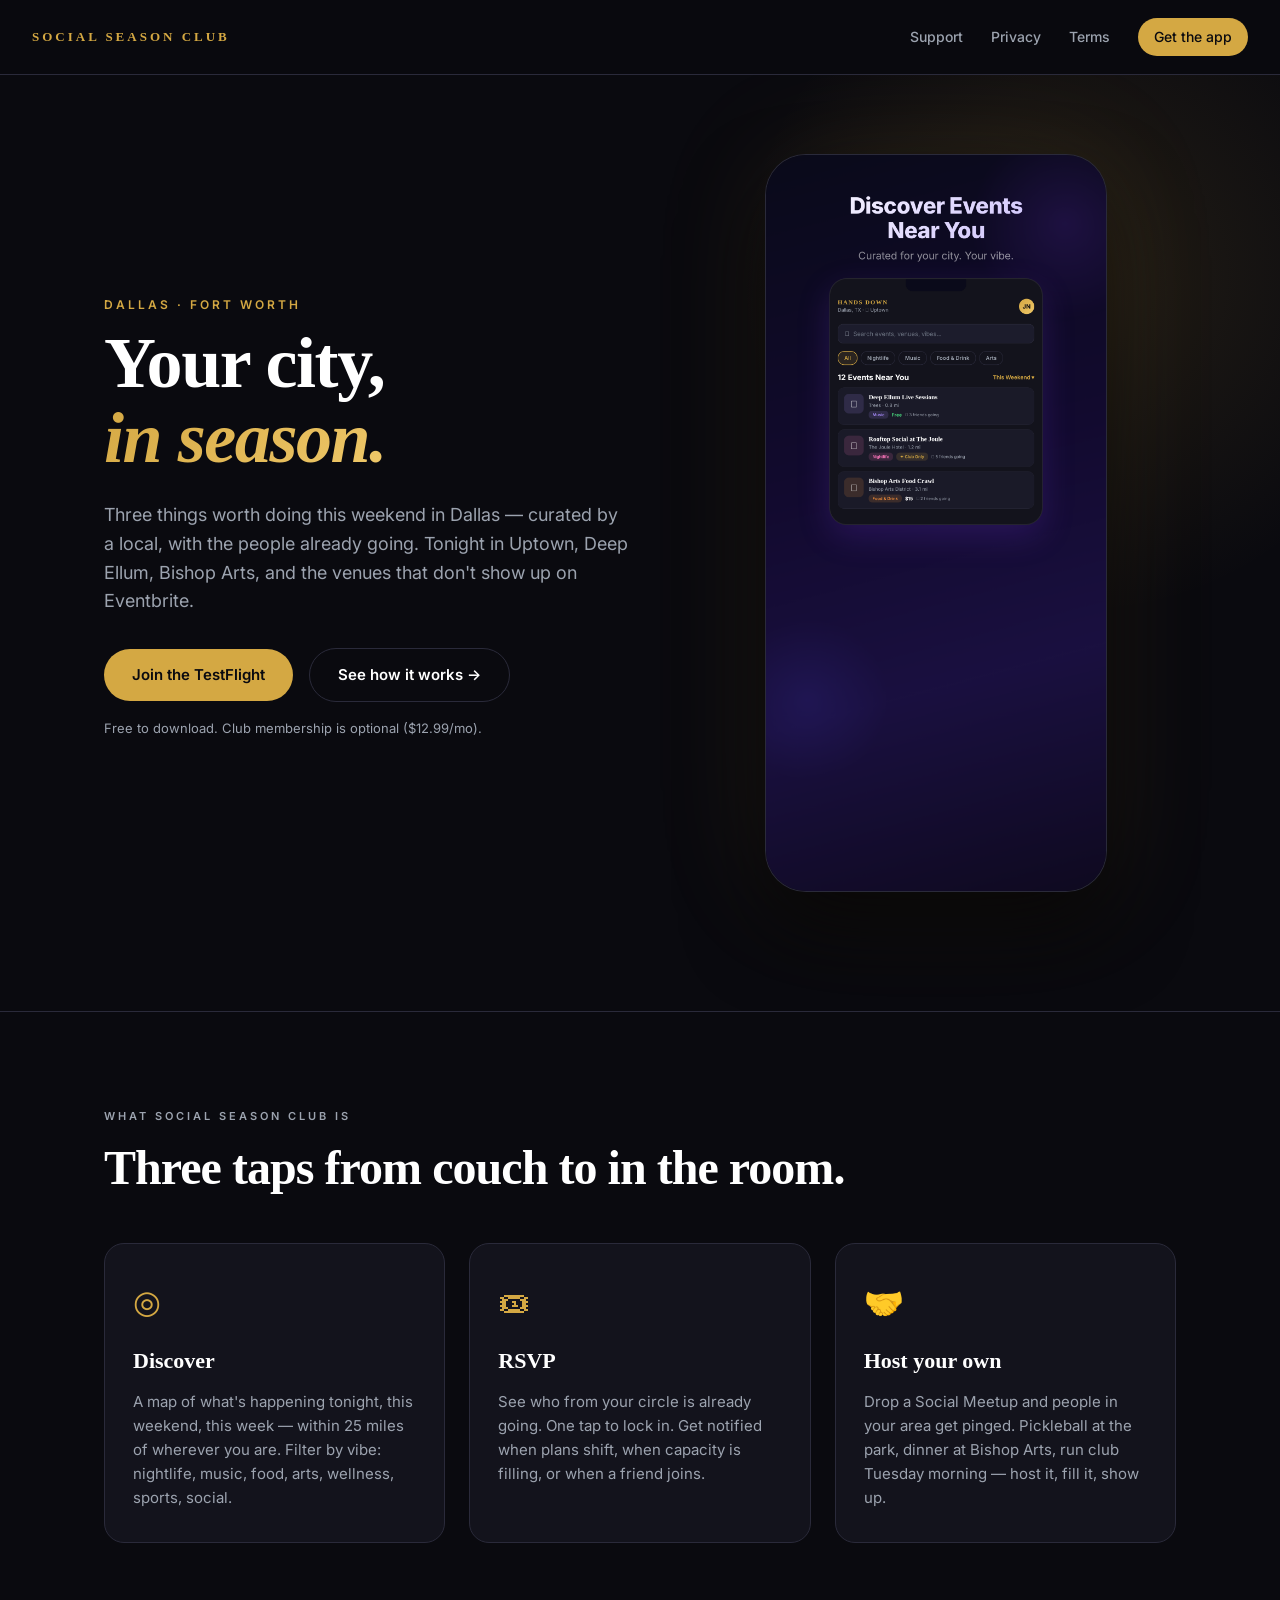
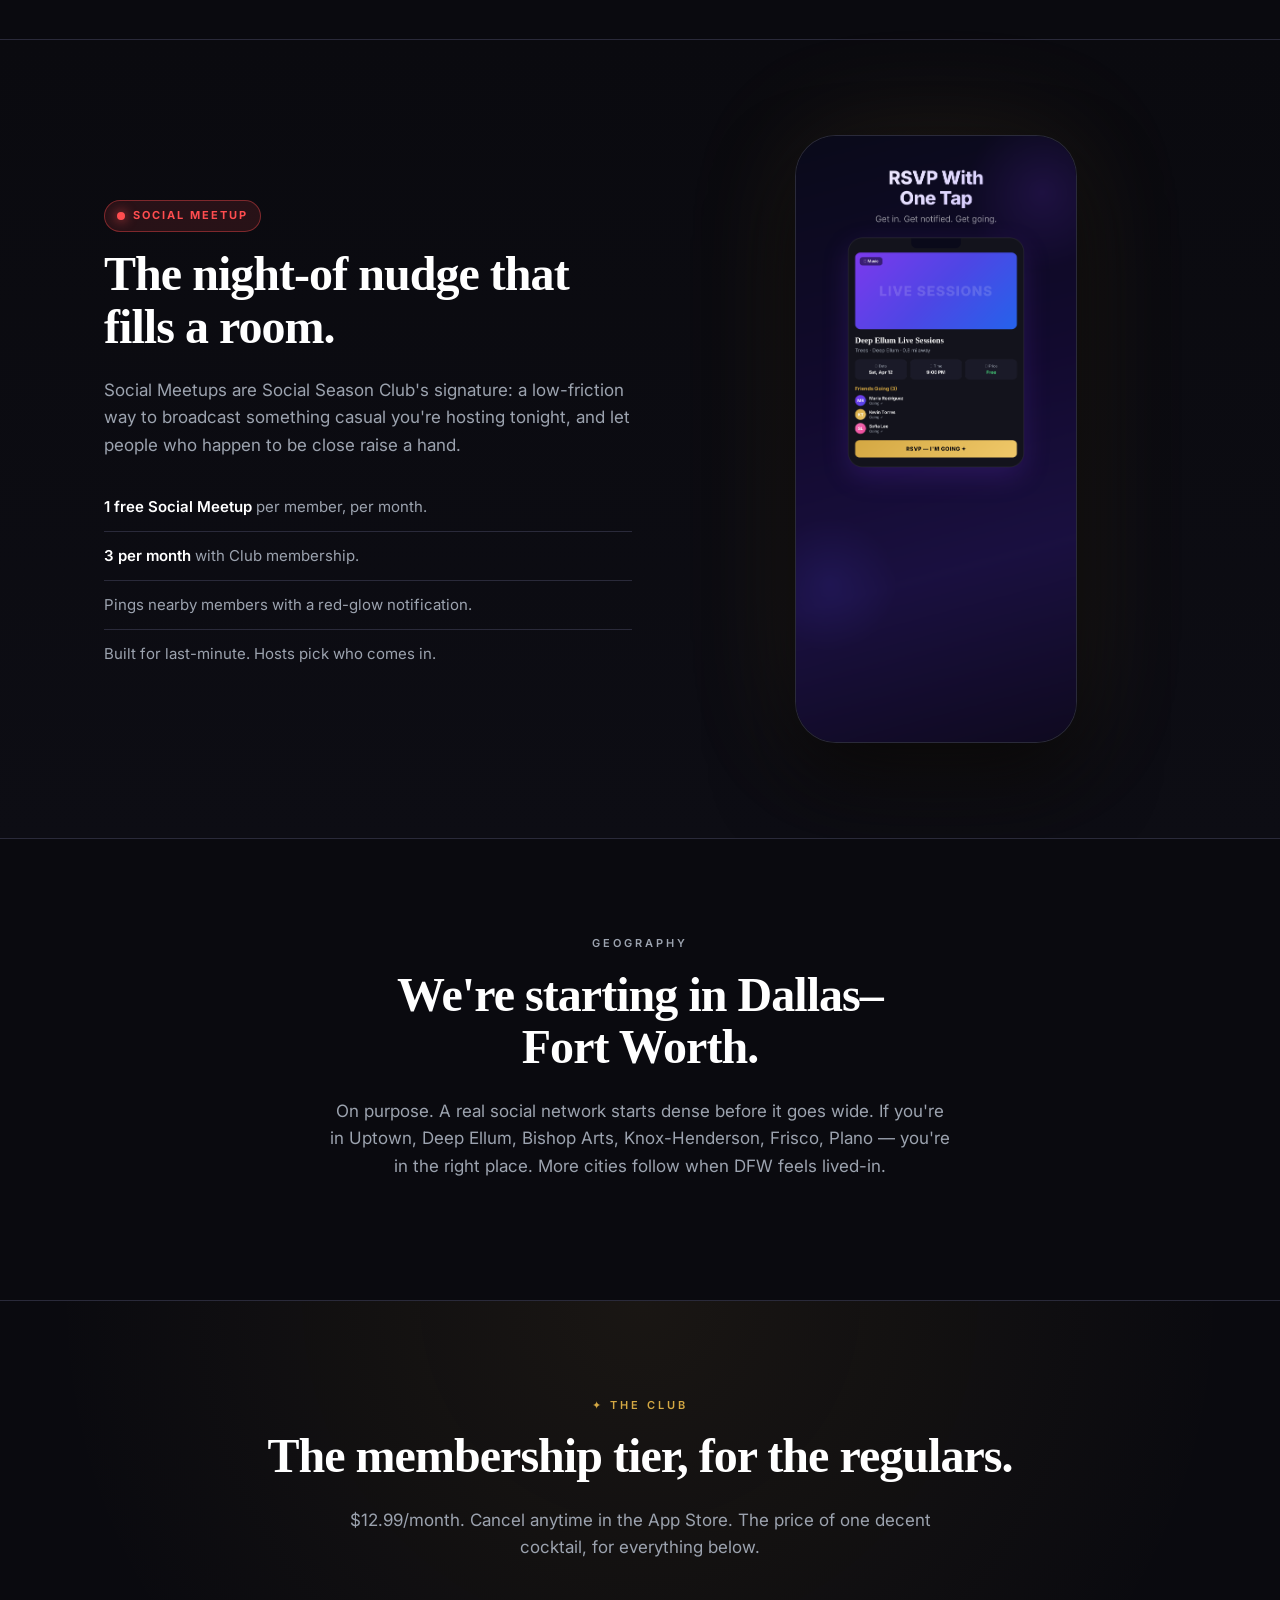
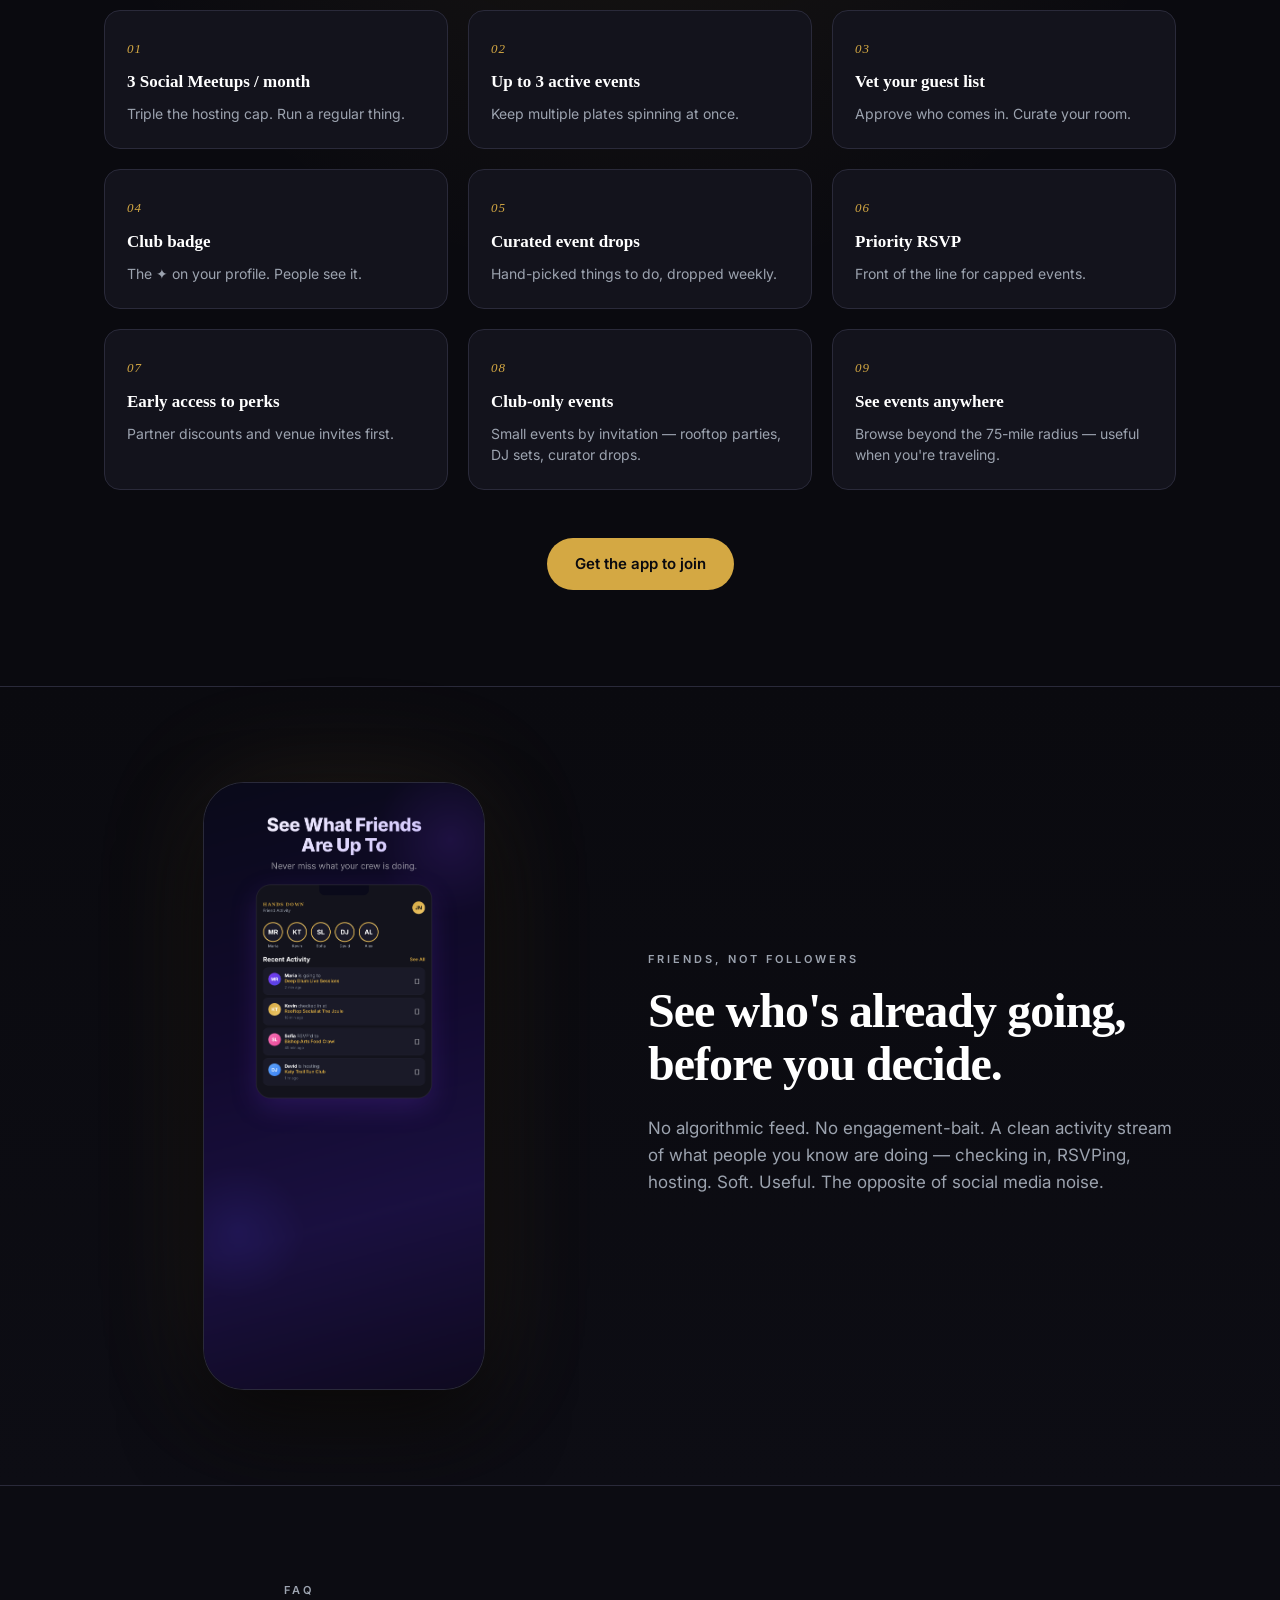
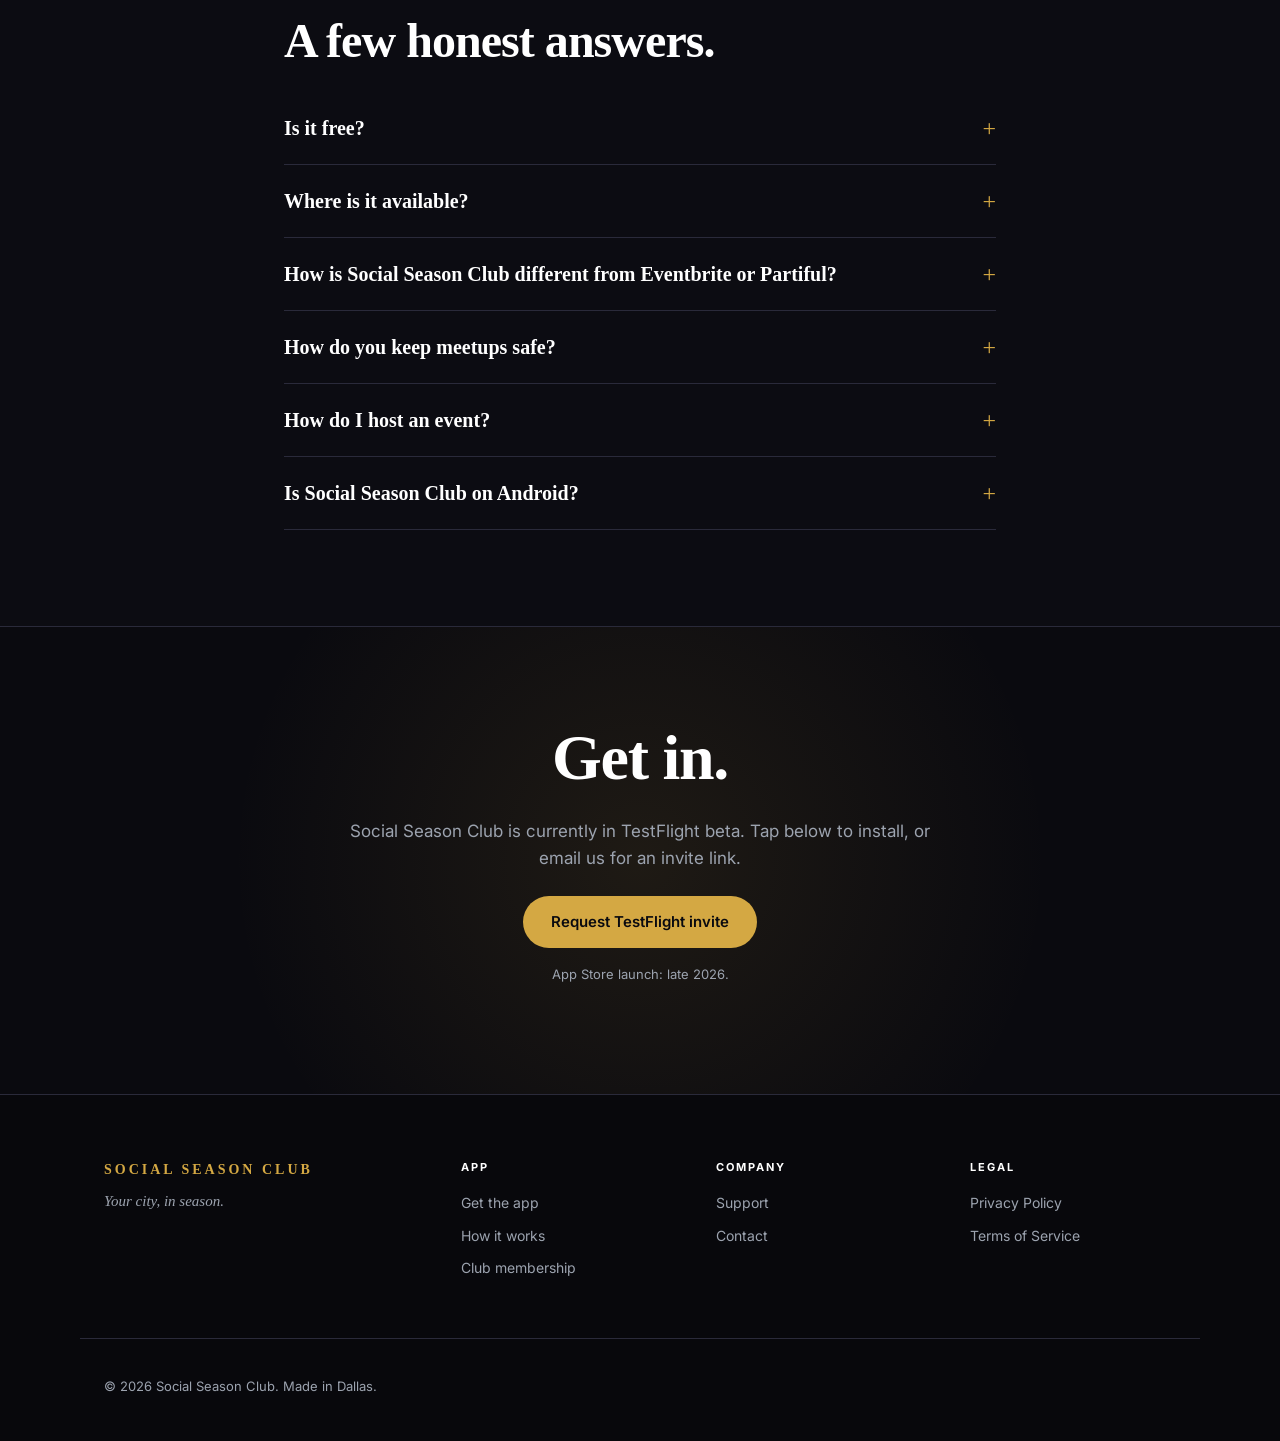
==== commit 7045330e: "voice refresh: 'Your city, in season.' hero + meta + OG Co-Authored-By: Claude Opus 4.7 <noreply@ant" ====
--- a/index.html
+++ b/index.html
@@ -3,12 +3,12 @@
 <head>
   <meta charset="UTF-8" />
   <meta name="viewport" content="width=device-width, initial-scale=1.0" />
-  <title>Social Season Club — Who's going where in DFW.</title>
-  <meta name="description" content="Social Season Club is a members-only event discovery app for Dallas–Fort Worth. See what's happening near you, who's going, and host your own social meetup." />
+  <title>Social Season Club — Your city, in season.</title>
+  <meta name="description" content="Three things worth doing this weekend in Dallas — curated by a local, with the people already going. Social Season Club is DFW's members-first event discovery app." />
 
   <!-- Open Graph -->
-  <meta property="og:title" content="Social Season Club" />
-  <meta property="og:description" content="Who's going where in DFW. Discover events, RSVP with friends, host your own meetup." />
+  <meta property="og:title" content="Social Season Club — Your city, in season." />
+  <meta property="og:description" content="Three things worth doing this weekend in Dallas, and who's already going. Curated by a local. Discover, RSVP, host your own." />
   <meta property="og:type" content="website" />
   <meta property="og:url" content="https://socialseasonclub.com/" />
   <meta name="twitter:card" content="summary" />
@@ -40,10 +40,11 @@
     <div class="hero-inner">
       <div class="hero-copy">
         <p class="eyebrow">Dallas · Fort Worth</p>
-        <h1>Who's going where<br /><span class="gold-text">in DFW.</span></h1>
+        <h1>Your city,<br /><span class="gold-text">in season.</span></h1>
         <p class="lede">
-          A members-only feed of what's happening near you, who's going, and the
-          meetups your people are hosting tonight. Meet new people along the way.
+          Three things worth doing this weekend in Dallas — curated by a local,
+          with the people already going. Tonight in Uptown, Deep Ellum, Bishop
+          Arts, and the venues that don't show up on Eventbrite.
         </p>
         <div class="cta-row">
           <a href="#download" class="btn btn-primary">Join the TestFlight</a>
@@ -146,7 +147,7 @@
         <div class="perk"><span class="perk-num">05</span><h4>Curated event drops</h4><p>Hand-picked things to do, dropped weekly.</p></div>
         <div class="perk"><span class="perk-num">06</span><h4>Priority RSVP</h4><p>Front of the line for capped events.</p></div>
         <div class="perk"><span class="perk-num">07</span><h4>Early access to perks</h4><p>Partner discounts and venue invites first.</p></div>
-        <div class="perk"><span class="perk-num">08</span><h4>Club-only events</h4><p>The invite-only side of the platform.</p></div>
+        <div class="perk"><span class="perk-num">08</span><h4>Club-only events</h4><p>Small events by invitation — rooftop parties, DJ sets, curator drops.</p></div>
         <div class="perk"><span class="perk-num">09</span><h4>See events anywhere</h4><p>Browse beyond the 75-mile radius — useful when you're traveling.</p></div>
       </div>
 
@@ -166,9 +167,9 @@
       </div>
       <div class="feature-copy">
         <p class="section-eyebrow">Friends, not followers</p>
-        <h2 class="section-title">Find your people, one meetup at a time.</h2>
+        <h2 class="section-title">See who's already going, before you decide.</h2>
         <p class="lede-muted">
-          No algorithmic feed. No engagement-bait. Just a clean activity stream of
+          No algorithmic feed. No engagement-bait. A clean activity stream of
           what people you know are doing — checking in, RSVPing, hosting. Soft.
           Useful. The opposite of social media noise.
         </p>
@@ -199,7 +200,7 @@
 
       <details class="faq">
         <summary>How do you keep meetups safe?</summary>
-        <p>Social Season Club is 17+ and requires a verified account. Hosts can review and approve attendees on capped events (Club perk). Every event has a report flag. We moderate reports manually within 24 hours and remove anything that violates our community rules.</p>
+        <p>Social Season Club is 17+ and requires a verified account. Hosts can review and approve attendees on capped events (Club perk). Every event has a report flag. We moderate reports manually within 24 hours and remove anything that violates our house rules.</p>
       </details>
 
       <details class="faq">
@@ -234,7 +235,7 @@
     <div class="container footer-grid">
       <div>
         <div class="footer-brand">SOCIAL SEASON CLUB</div>
-        <p class="footer-tagline">Your city. Your people. Your events.</p>
+        <p class="footer-tagline">Your city, in season.</p>
       </div>
       <div>
         <p class="footer-heading">App</p>
